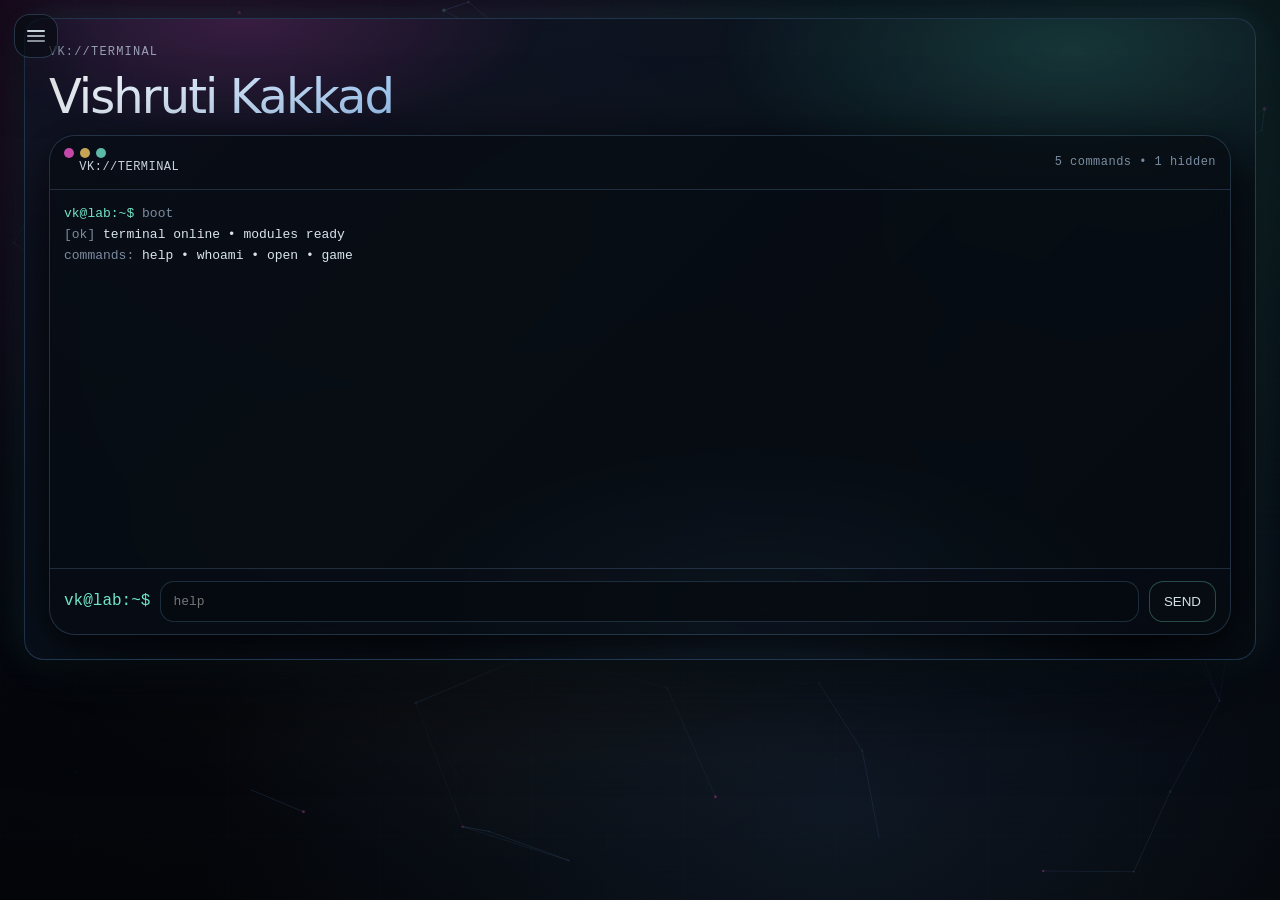
==== index.html @ 9af973f0 "Add files via upload" ====
<!doctype html>
<html lang="en">
<head>
  <meta charset="utf-8" />
  <meta name="viewport" content="width=device-width, initial-scale=1" />
  <title>Vishruti Kakkad - Terminal-First Security Lab</title>
  <meta name="theme-color" content="#050912" />
  <meta name="color-scheme" content="dark" />
  <link rel="stylesheet" href="assets/style.css" />
</head>
<body>
<a class="skip" href="#content">Skip to content</a>
<canvas id="fx" aria-hidden="true"></canvas>
<div class="overlay" aria-hidden="true"></div>

<div class="sidemenu" aria-label="Side menu">
  <div class="burger" role="button" aria-label="Open menu" tabindex="0">
    <div class="lines" aria-hidden="true"><span></span><span></span><span></span></div>
  </div>
</div>

<div class="navdrawer" aria-hidden="true">
  <div class="backdrop"></div>
  <div class="panel" role="dialog" aria-label="Navigation">
    <div class="head">
      <b>VK://NAV</b>
      <div class="x">CLOSE</div>
    </div>
    <div class="links">

      <a class="navitem" href="index.html"><div class="left">Terminal</div><div class="tag">HOME</div></a>
      <a class="navitem" href="projects.html"><div class="left">Projects</div><div class="tag">PROJECTS</div></a>
      <a class="navitem" href="publications.html"><div class="left">Research Vault</div><div class="tag">RESEARCH</div></a>
      <a class="navitem" href="research.html"><div class="left">Skills Vault</div><div class="tag">SKILLS</div></a>
      <a class="navitem" href="education.html"><div class="left">Education</div><div class="tag">EDU</div></a>
      <a class="navitem" href="about.html"><div class="left">About</div><div class="tag">ABOUT</div></a>

</div>
  </div>
</div>
<main id="content" class="wrap">

<div class="panelcard">
  <div class="inner">
    <div class="kicker">VK://TERMINAL</div>
    <h1>Vishruti Kakkad</h1>

    <div class="term">
      <div class="tbar">
        <span><span class="dots"><span class="dot r"></span><span class="dot y"></span><span class="dot g"></span></span> &nbsp; VK://TERMINAL</span>
        <span class="dim">5 commands • 1 hidden</span>
      </div>
      <div class="screen" id="screen" role="log" aria-live="polite"></div>
      <div class="inputrow">
        <span class="prompt">vk@lab:~$</span>
        <input id="cmd" autocomplete="off" spellcheck="false" inputmode="text" placeholder="help" />
        <button class="send" id="send" type="button">SEND</button>
      </div>
    </div>
  </div>
</div>

</main>

<script src="assets/data.js"></script>
<script src="assets/app.js"></script>
<script src="assets/terminal.js"></script>
</body>
</html>
---- assets/style.css ----
:root{
  --bg:#02030a;
  --bg2:#050812;
  --panel: rgba(8, 14, 24, .68);
  --panel2: rgba(10, 18, 30, .85);
  --line: rgba(255,255,255,.12);
  --text: rgba(240, 250, 255, .96);
  --muted: rgba(205,218,240,.75);
  --blue: #6eb4ff;
  --mint: #5ef5d0;
  --pink: #ff4dd6;
  --amber: #ffd047;
  --radius: 20px;
  --shadow: 0 28px 90px rgba(0,0,0,.65), 0 8px 24px rgba(0,0,0,.40);
  --glow: 0 0 60px rgba(110, 180, 255, .15), 0 0 30px rgba(94, 245, 208, .10);
  --mono: ui-monospace, SFMono-Regular, Menlo, Monaco, Consolas, "Liberation Mono", "Courier New", monospace;
  --sans: system-ui, -apple-system, Segoe UI, Roboto, Helvetica, Arial, "Apple Color Emoji","Segoe UI Emoji";
}
*{ box-sizing:border-box; }
html{ scroll-behavior:smooth; }
body{
  margin:0;
  line-height: 1.6;
  font-family: var(--sans);
  color: var(--text);
  background: 
    radial-gradient(1100px 700px at 15% 8%, rgba(255,77,214,.14), transparent 60%),
    radial-gradient(1200px 800px at 90% 15%, rgba(94,245,208,.13), transparent 65%),
    radial-gradient(1000px 700px at 65% 90%, rgba(110,180,255,.12), transparent 64%),
    radial-gradient(800px 600px at 40% 50%, rgba(255,208,71,.08), transparent 70%),
    linear-gradient(180deg, var(--bg), var(--bg2) 60%, #030509);
  background-attachment: fixed;
  overflow-x:hidden;
}
a{ color: var(--blue); text-decoration:none; }
a:hover{ text-decoration:underline; }
::selection{ background: rgba(122,184,255,.25); }

canvas#fx{ position:fixed; inset:0; width:100%; height:100%; z-index:0; opacity:.92; }
.overlay{
  position:fixed; inset:0; z-index:1; pointer-events:none;
  background:
    radial-gradient(1200px 900px at 50% 10%, rgba(0,0,0,.00), rgba(0,0,0,.50)),
    repeating-linear-gradient(to bottom,
      rgba(255,255,255,.03) 0px,
      rgba(255,255,255,.03) 1px,
      rgba(0,0,0,0) 2px,
      rgba(0,0,0,0) 7px);
  mix-blend-mode: overlay;
  opacity:.34;
}

.wrap{ max-width: 1400px; margin:0 auto; padding: 18px 24px 100px; position:relative; z-index:2; }

.skip{ position:absolute; left:-999px; top:auto; width:1px; height:1px; overflow:hidden; }
.skip:focus{
  left:16px; top:16px; width:auto; height:auto; padding:10px 12px;
  border:1px solid var(--line); border-radius: 12px; background: rgba(6,10,16,.92);
  z-index: 9999;
}

/* Side menu */
.sidemenu{
  position:fixed;
  left: 14px;
  top: 14px;
  z-index: 40;
  display:flex;
  flex-direction:column;
  gap:10px;
  align-items:flex-start;
}
.burger{
  width: 44px; height: 44px;
  border-radius: 16px;
  border: 1px solid rgba(140,200,255,.22);
  background: rgba(6,10,16,.70);
  box-shadow: 0 18px 55px rgba(0,0,0,.55);
  display:grid;
  place-items:center;
  cursor:pointer;
  user-select:none;
}
.burger:hover{ border-color: rgba(122,184,255,.45); }
.burger .lines{
  width: 18px; height: 12px; position:relative;
}
.burger .lines span{
  position:absolute; left:0; right:0; height:2px;
  background: rgba(235,246,255,.85);
  border-radius: 999px;
}
.burger .lines span:nth-child(1){ top:0; }
.burger .lines span:nth-child(2){ top:5px; opacity:.8; }
.burger .lines span:nth-child(3){ top:10px; opacity:.65; }

.navdrawer{
  position:fixed;
  inset:0;
  z-index: 60;
  display:none;
}
.navdrawer.open{ display:block; }
.navdrawer .backdrop{
  position:absolute; inset:0;
  z-index:0;
  background: rgba(0,0,0,.55);
  backdrop-filter: blur(10px);
}
.navdrawer .panel{
  position:absolute;
  z-index:1;
  left: 14px; top: 14px; bottom: 14px;
  width: min(380px, calc(100% - 28px));
  border-radius: 24px;
  border: 1px solid rgba(140,200,255,.22);
  background: rgba(6,10,16,.80);
  box-shadow: 0 26px 90px rgba(0,0,0,.65);
  overflow:hidden;
}
.navdrawer .head{
  padding: 14px 14px;
  border-bottom: 1px solid rgba(140,200,255,.18);
  display:flex;
  align-items:center;
  justify-content:space-between;
  gap:12px;
}
.navdrawer .head b{
  font-family: var(--mono);
  letter-spacing:.10em;
  font-size: 12px;
  color: rgba(235,246,255,.92);
}
.x{
  border: 1px solid rgba(140,200,255,.18);
  background: rgba(10,16,24,.35);
  border-radius: 14px;
  padding: 8px 10px;
  cursor:pointer;
  color: rgba(235,246,255,.85);
  user-select:none;
}
.navdrawer .links{
  padding: 10px 14px 14px;
  display:flex;
  flex-direction:column;
  gap: 10px;
}
.navitem{
  border-radius: 18px;
  border: 1px solid rgba(140,200,255,.16);
  background: rgba(10,16,24,.40);
  padding: 12px 12px;
  display:flex;
  align-items:center;
  justify-content:space-between;
  gap: 10px;
  transition: transform .15s ease, border-color .15s ease, background .15s ease;
}
.navitem:hover{
  transform: translateY(-1px);
  border-color: rgba(122,184,255,.40);
  background: rgba(10,16,24,.60);
  text-decoration:none;
}
.navitem .left{ display:flex; flex-direction:column; gap:4px; }
.navitem .left b{ font-size: 13px; letter-spacing:.02em; }
.navitem .left span{ font-size: 12px; color: var(--muted); }
.navitem .tag{
  font-family: var(--mono);
  font-size: 11px;
  color: rgba(235,246,255,.75);
  opacity:.9;
}

/* Sections / Apple-ish scroll */
.snap{
  scroll-snap-type: y mandatory;
}
.snap section{
  scroll-snap-align: start;
  min-height: 100vh;
  display:flex;
  align-items:center;
}
@media (max-width: 700px){
  .snap section{ min-height: auto; padding: 36px 0; }
}

.panelcard{
  border-radius: var(--radius);
  border: 1px solid rgba(110,180,255,.22);
  background: 
    linear-gradient(135deg, rgba(15,25,40,.75), rgba(8,14,22,.85));
  backdrop-filter: blur(20px);
  box-shadow: var(--shadow), var(--glow);
  overflow:hidden;
  position:relative;
}
.panelcard::before{
  content:"";
  position:absolute; inset:-1px;
  background:
    radial-gradient(450px 180px at 18% 0%, rgba(255,77,214,.24), transparent 68%),
    radial-gradient(500px 220px at 85% 5%, rgba(94,245,208,.22), transparent 72%),
    radial-gradient(480px 220px at 60% 92%, rgba(110,180,255,.20), transparent 75%);
  opacity:.70;
  pointer-events:none;
  animation: subtleGlow 8s ease-in-out infinite alternate;
}
@keyframes subtleGlow {
  0% { opacity: .70; }
  100% { opacity: .85; }
}
.panelcard > .inner{ position:relative; padding: 24px; }

.hudtop{
  position:fixed;
  top: 14px;
  right: 14px;
  z-index: 35;
  display:flex;
  gap:10px;
  flex-wrap:wrap;
  justify-content:flex-end;
}
.pill{
  padding: 10px 12px;
  border-radius: 999px;
  border: 1px solid rgba(140,200,255,.18);
  background: rgba(10,16,24,.40);
  font-size: 12px;
  color: rgba(235,246,255,.90);
  font-family: var(--mono);
  letter-spacing:.04em;
  user-select:none;
  transition: transform .15s ease, border-color .15s ease, background .15s ease;
}
.pill:hover{ transform: translateY(-1px); border-color: rgba(122,184,255,.40); background: rgba(10,16,24,.60); text-decoration:none; }
.pill.mint{ border-color: rgba(119,240,209,.28); }
.pill.pink{ border-color: rgba(255,91,214,.25); }

h1{ 
  margin:0; 
  font-size: 48px; 
  letter-spacing:-0.04em; 
  line-height:1.02; 
  margin-top:10px;
  background: linear-gradient(135deg, rgba(255,255,255,.98), rgba(110,180,255,.92), rgba(94,245,208,.88));
  -webkit-background-clip: text;
  -webkit-text-fill-color: transparent;
  background-clip: text;
}
h2{ 
  margin:0; 
  font-size: 20px; 
  letter-spacing:-0.01em;
  color: rgba(240,250,255,.94);
  position: relative;
  padding-bottom: 8px;
}
h2::after {
  content: '';
  position: absolute;
  bottom: 0;
  left: 0;
  width: 40px;
  height: 2px;
  background: linear-gradient(90deg, var(--blue), var(--mint));
  border-radius: 2px;
}
.sub{ margin-top: 10px; color: var(--muted); font-size: 15px; max-width: 70ch; }
.kicker{ font-family: var(--mono); font-size: 12px; letter-spacing: 0.1em; color: rgba(200,214,235,.72); text-transform: uppercase; }
.h2{ margin:0; font-size: 16px; letter-spacing:-0.01em; line-height: 1.4; }
.section{ margin-top: 32px; position: relative; }
.pad{ padding: 14px; }
.bullets{ margin: 10px 0 0; padding-left: 18px; color: rgba(235,246,255,.90); }

.grid2{ display:grid; grid-template-columns: 1.3fr 1fr; gap: 14px; align-items: start; margin-top:12px; }
@media (max-width: 980px){ .grid2{ grid-template-columns: 1fr; } }

.chips{ display:flex; flex-wrap:wrap; gap: 10px; margin-top: 16px; }
.chip{
  font-family: var(--mono);
  font-size: 12px;
  padding: 8px 14px;
  border-radius: 999px;
  border: 1px solid rgba(140,200,255,.18);
  background: rgba(8,14,22,.40);
  color: rgba(235,246,255,.85);
}
.chip a{
  color: rgba(110,180,255,.92);
  text-decoration: none;
  transition: color .2s ease;
}
.chip a:hover{
  color: rgba(94,245,208,.95);
  text-decoration: underline;
}
.chip i{ font-style:normal; color: var(--muted); }
.row{ display:flex; align-items:center; gap:10px; flex-wrap:wrap; margin-top:14px; }
.input{
  flex: 1;
  min-width: 260px;
  padding: 12px 14px;
  border-radius: 14px;
  border: 1px solid rgba(140,200,255,.18);
  background: rgba(6,10,16,.60);
  color: rgba(235,246,255,.92);
  outline:none;
  font-family: var(--sans);
  font-size: 14px;
}
.input:focus{ border-color: rgba(122,184,255,.45); box-shadow: 0 0 0 4px rgba(122,184,255,.10); }

.term{
  margin-top: 14px;
  width:100%;
  border-radius: 26px;
  border: 1px solid rgba(140,200,255,.20);
  background: rgba(6,10,16,.62);
  overflow:hidden;
  box-shadow: var(--shadow);
}
.term .tbar{
  display:flex; align-items:center; justify-content:space-between;
  padding: 12px 14px;
  border-bottom: 1px solid rgba(140,200,255,.18);
  background: rgba(10,16,24,.35);
  font-family: var(--mono);
  font-size: 12px;
  letter-spacing:.04em;
  color: rgba(235,246,255,.85);
}
.dots{ display:flex; gap:6px; align-items:center; }
.dot{ width:10px; height:10px; border-radius:999px; opacity:.9; }
.dot.r{ background: rgba(255,91,214,.85); }
.dot.y{ background: rgba(255,211,106,.85); }
.dot.g{ background: rgba(119,240,209,.85); }
.term .screen{
  padding: 14px;
  font-family: var(--mono);
  font-size: 13px;
  line-height: 1.6;
  color: rgba(235,246,255,.92);
  min-height: 42vh;
}
.term .inputrow{
  display:flex; align-items:center; gap: 10px;
  padding: 12px 14px;
  border-top: 1px solid rgba(140,200,255,.18);
  background: rgba(10,16,24,.30);
  font-family: var(--mono);
}
.prompt{ color: rgba(119,240,209,.95); }
.dim{ color: rgba(200,225,255,.60); }
#cmd{
  flex:1;
  padding: 12px 12px;
  border-radius: 14px;
  border: 1px solid rgba(140,200,255,.18);
  background: rgba(6,10,16,.60);
  color: rgba(235,246,255,.92);
  outline:none;
  font-family: var(--mono);
  font-size: 13px;
}
#cmd:focus{ border-color: rgba(122,184,255,.45); box-shadow: 0 0 0 4px rgba(122,184,255,.10); }
.send{
  padding: 12px 14px;
  border-radius: 14px;
  border: 1px solid rgba(119,240,209,.28);
  background: rgba(10,16,24,.40);
  color: rgba(235,246,255,.90);
  cursor:pointer;
  user-select:none;
}
.send:hover{ border-color: rgba(119,240,209,.45); }

/* Field sections */
.field{
  display:grid;
  grid-template-columns: 1fr 1.05fr;
  gap: 14px;
  align-items: stretch;
}
@media (max-width: 980px){ .field{ grid-template-columns: 1fr; } }
.visual{
  border-radius: 24px;
  border: 1px solid rgba(140,200,255,.16);
  background: rgba(10,16,24,.38);
  padding: 14px;
  overflow:hidden;
  margin-top: 12px;
}
.visual-img{ width:100%; height:320px; object-fit:cover; border-radius:22px; display:block; }
.cards{
  display:grid;
  grid-template-columns: repeat(2, 1fr);
  gap: 10px;
  margin-top: 12px;
}
@media (max-width: 640px){ .cards{ grid-template-columns: 1fr; } }
.card{
  border-radius: 18px;
  border: 1px solid rgba(110,180,255,.16);
  background: linear-gradient(135deg, rgba(12,20,35,.50), rgba(8,14,22,.65));
  backdrop-filter: blur(10px);
  padding: 18px;
  padding-right: 42px;
  position:relative;
  overflow:hidden;
  transition: all .25s cubic-bezier(0.4, 0, 0.2, 1);
  cursor: pointer;
  display: block;
  box-shadow: 0 4px 16px rgba(0,0,0,.30);
}
.card::before {
  content: '';
  position: absolute;
  inset: 0;
  background: linear-gradient(135deg, rgba(110,180,255,.08), rgba(94,245,208,.06));
  opacity: 0;
  transition: opacity .25s ease;
  pointer-events: none;
}
.card:hover{ 
  transform: translateY(-3px); 
  border-color: rgba(110,180,255,.45);
  box-shadow: 0 12px 32px rgba(0,0,0,.45), 0 0 40px rgba(110,180,255,.12);
}
.card:hover::before { opacity: 1; }
.card-title{ 
  font-size: 15px; 
  letter-spacing: 0; 
  line-height: 1.3; 
  color: rgba(235,246,255,.95); 
  display: block;
  margin-bottom: 0;
}
.card h3{
  font-size: 15px; 
  letter-spacing: 0; 
  line-height: 1.3; 
  color: rgba(235,246,255,.95); 
  margin: 0;
}
.card-meta{ 
  font-family: var(--mono); 
  font-size: 11px; 
  color: rgba(119,240,209,.75); 
  letter-spacing: 0.02em; 
  display: block;
  margin-top: 6px;
  margin-bottom: 0;
}
.card-subtitle{ 
  font-size: 13px; 
  color: var(--muted); 
  line-height: 1.4; 
  display: block;
  margin-top: 8px;
}

/* Category-specific colors */
.card-title {
  color: #ffffff;
}

.card[data-category="professional"] .card-subtitle {
  color: #a855f7;
}

.card[data-category="academic"] .card-subtitle {
  color: #4499ff;
}
.card-arrow{ position: absolute; top: 16px; right: 16px; font-size: 18px; color: rgba(140,200,255,.35); transition: transform .15s ease, color .15s ease; }
.card:hover .card-arrow{ transform: translateX(3px); color: rgba(122,184,255,.65); }
/* Remove old card styles */
.kpis{ display:flex; gap: 10px; flex-wrap:wrap; margin-top: 12px; }
.kpi{
  border-radius: 18px;
  border: 1px solid rgba(140,200,255,.16);
  background: rgba(8,14,22,.40);
  padding: 12px 12px;
  min-width: 190px;
}
.kpi b{ font-family: var(--mono); font-size: 14px; letter-spacing:.03em; }
.kpi span{ display:block; margin-top: 6px; color: var(--muted); font-size: 12px; }

footer{
  margin-top: 24px;
  color: var(--muted);
  font-size: 13px;
  display:flex;
  justify-content:space-between;
  gap:12px;
  flex-wrap:wrap;
}


/* Modal (project details) */
.modal{
  position:fixed;
  inset:0;
  z-index: 80;
  display:none;
  align-items:center;
  justify-content:center;
}
.modal.open{ display:flex; }
.modal .backdrop{
  position:absolute; inset:0;
  z-index:0;
  background: rgba(0,0,0,.55);
  backdrop-filter: blur(10px);
}
.modal .panel{
  position:relative;
  z-index:1;
  left:auto; top:auto; bottom:auto;
  width:min(1400px, calc(100% - 28px));
  max-width: 1400px;
  border-radius: 24px;
  border: 1px solid rgba(140,200,255,.22);
  background: rgba(6,10,16,.85);
  box-shadow: 0 26px 90px rgba(0,0,0,.70);
  overflow:hidden;
}
.modal .head{
  padding: 18px 20px;
  border-bottom: 1px solid rgba(140,200,255,.18);
  display:flex;
  align-items:flex-start;
  justify-content:space-between;
  gap:20px;
}
.modal .head > div:first-child{
  flex: 1;
  min-width: 0;
  overflow: hidden;
}
.modal .head .dim{
  margin-top: 6px;
  font-family: var(--mono);
  font-size: 11px;
  white-space: nowrap;
  overflow: hidden;
  text-overflow: ellipsis;
}
.modal .body{
  padding: 20px 20px 20px;
  max-width: 760px;
}
.modal-content{
  max-width: 100%;
}
.modal h3{
  margin: 20px 0 10px 0;
  font-size: 14px;
  letter-spacing: 0.01em;
}
.modal h3:first-child{
  margin-top: 0;
}
.modal p{
  margin: 10px 0 0;
  color: var(--muted);
  font-size: 13px;
  line-height: 1.55;
}
.modal ul{
  margin: 10px 0 0;
  padding-left: 18px;
}
.modal li{
  margin: 6px 0;
  font-size: 13px;
}
.card-grid{ display:grid; gap:12px; }
@media (max-width: 900px){
  .modal .body{ padding: 14px; }
}

.visual img{ display:block; width:100%; height:auto; }

/* v8 readability + simple lists */
.search{ width:100%; padding:14px 14px; border-radius: 16px; border:1px solid rgba(255,255,255,.12);
  background: rgba(10,14,22,.65); color: var(--ink); outline:none; font-size: 14px;}
.search:focus{ border-color: rgba(10,132,255,.55); box-shadow: 0 0 0 4px rgba(10,132,255,.20); }
.chiprow{ display:flex; flex-wrap:wrap; gap:10px; margin-top: 12px;}
.chipbtn{ padding:10px 12px; border-radius: 999px; border:1px solid rgba(255,255,255,.12);
  background: rgba(255,255,255,.04); color: rgba(240,245,255,.90); cursor:pointer; letter-spacing:.01em;}
.chipbtn:hover{ background: rgba(255,255,255,.07); border-color: rgba(255,255,255,.18); }
.chipbtn.on{ background: rgba(10,132,255,.16); border-color: rgba(10,132,255,.35); }
.plist{ display:grid; grid-template-columns: 1fr; gap:12px; margin-top: 14px; }
.pitem{ width:100%; text-align:left; border-radius: 18px; border:1px solid rgba(255,255,255,.10);
  background: rgba(255,255,255,.04); padding: 14px 14px; cursor:pointer; transition: transform .12s ease, background .12s ease, border-color .12s ease;}
.pitem:hover{ transform: translateY(-1px); background: rgba(255,255,255,.06); border-color: rgba(255,255,255,.16); }
.ptop{ display:flex; align-items:baseline; justify-content:space-between; gap: 10px; }
.ptitle{ font-size: 15px; letter-spacing:-0.01em; }
.pmeta{ font-family: var(--mono); font-size: 12px; color: rgba(200,214,235,.68); }
.psub{ 
  margin-top:8px; 
  color: rgba(119,240,209,.75); 
  font-family: var(--mono);
  font-size: 12px; 
  letter-spacing: 0.02em;
  line-height: 1.5; 
}
.bullets li{ margin: 8px 0; color: rgba(235,246,255,.90); line-height: 1.55; }
.xbtn{ border-radius: 999px; border:1px solid rgba(255,255,255,.16); background: rgba(255,255,255,.06);
  color: rgba(240,245,255,.92); padding: 10px 12px; cursor:pointer;}
.xbtn:hover{ background: rgba(255,255,255,.09); }

/* v9: terminal-only home */
.termwrap{margin-top:10px}
.terminal{width:100%}
.screen{min-height:58vh; max-height:62vh; overflow:auto}
.cmd{flex:1; padding:12px 12px; border-radius:14px; border:1px solid rgba(255,255,255,.12);
  background: rgba(10,14,22,.65); color: var(--ink); outline:none; font-family: var(--mono); font-size: 13px;}
.cmd:focus{border-color: rgba(10,132,255,.55); box-shadow: 0 0 0 4px rgba(10,132,255,.20);}

/* v10: skill chip color coding */
.chip-blue{
  border-color: rgba(10,132,255,.38) !important;
  background: rgba(10,132,255,.16) !important;
  color: rgba(225,238,255,.95) !important;
}
.chip-red{
  border-color: rgba(255,69,58,.36) !important;
  background: rgba(255,69,58,.14) !important;
  color: rgba(255,232,232,.95) !important;
}
.chip-purple{
  border-color: rgba(175,82,222,.34) !important;
  background: rgba(175,82,222,.14) !important;
  color: rgba(248,236,255,.95) !important;
}

/* v14 weight normalize: no bold anywhere */
html, body { font-weight: 400; }
b, strong { font-weight: 400 !important; }
h1, h2, h3, h4, h5, h6 { font-weight: 400 !important; }
.kicker, .tag, .ptitle, .h2, .left { font-weight: 400 !important; }

/* v17: force normal weight everywhere (no bold) */
*{ font-weight: 400 !important; }
b,strong,h1,h2,h3,h4,h5,h6{ font-weight: 400 !important; }

/* skill-chip color coding */
.chip.blue{ border-color: rgba(80,160,255,.55); box-shadow: 0 0 0 1px rgba(80,160,255,.18) inset; }
.chip.red{ border-color: rgba(255,90,90,.55); box-shadow: 0 0 0 1px rgba(255,90,90,.16) inset; }
.chip.purple{ border-color: rgba(180,110,255,.55); box-shadow: 0 0 0 1px rgba(180,110,255,.16) inset; }

/* Skills grid layout */
.skills-grid{ display: grid; grid-template-columns: repeat(2, 1fr); gap: 32px 40px; margin-top: 28px; }
@media (max-width: 900px){ .skills-grid{ grid-template-columns: 1fr; gap: 28px; } }
.skills-grid .section{ margin-top: 0; }
.skills-grid h2{ margin-bottom: 14px; }

/* Profile header layout */
.profile-header{
  display: flex;
  gap: 40px;
  align-items: flex-start;
  margin: 32px 0 40px;
}
.profile-left{
  flex-shrink: 0;
}
.profile-photo{
  width: 240px;
  height: 240px;
  border-radius: var(--radius);
  object-fit: cover;
  border: 2px solid rgba(140,200,255,.30);
  box-shadow: var(--shadow), 0 0 0 1px rgba(110,180,255,.15) inset;
  display: block;
}
.profile-right{
  flex: 1;
  min-width: 0;
}

/* Contact info */
.contact-info{
  display: flex;
  flex-direction: column;
  gap: 16px;
}
.contact-item{
  display: flex;
  align-items: center;
  gap: 12px;
  font-size: 15px;
  color: var(--muted);
}
.contact-item .icon{
  width: 20px;
  height: 20px;
  flex-shrink: 0;
  color: var(--blue);
}
.contact-item a{
  color: var(--text);
  transition: color 0.2s;
}
.contact-item a:hover{
  color: var(--blue);
  text-decoration: none;
}

/* Social links */
.social-links{
  display: flex;
  flex-wrap: wrap;
  gap: 12px;
  margin-top: 16px;
}
.social-link{
  display: flex;
  align-items: center;
  gap: 8px;
  padding: 10px 16px;
  border-radius: 12px;
  border: 1px solid rgba(140,200,255,.22);
  background: rgba(6,10,16,.50);
  color: var(--text);
  font-size: 14px;
  transition: all 0.2s;
  text-decoration: none;
}
.social-link:hover{
  border-color: var(--blue);
  background: rgba(110,180,255,.10);
  transform: translateY(-2px);
  box-shadow: 0 8px 24px rgba(110,180,255,.20);
  text-decoration: none;
  color: var(--blue);
}
.social-icon{
  width: 18px;
  height: 18px;
  flex-shrink: 0;
}
.social-label{
  font-weight: 500;
}

@media (max-width: 768px){
  .profile-header{
    flex-direction: column;
    align-items: center;
    gap: 28px;
  }
  .profile-photo{
    width: 200px;
    height: 200px;
  }
  .contact-info{
    align-items: center;
    text-align: center;
  }
  .social-links{
    justify-content: center;
  }
}
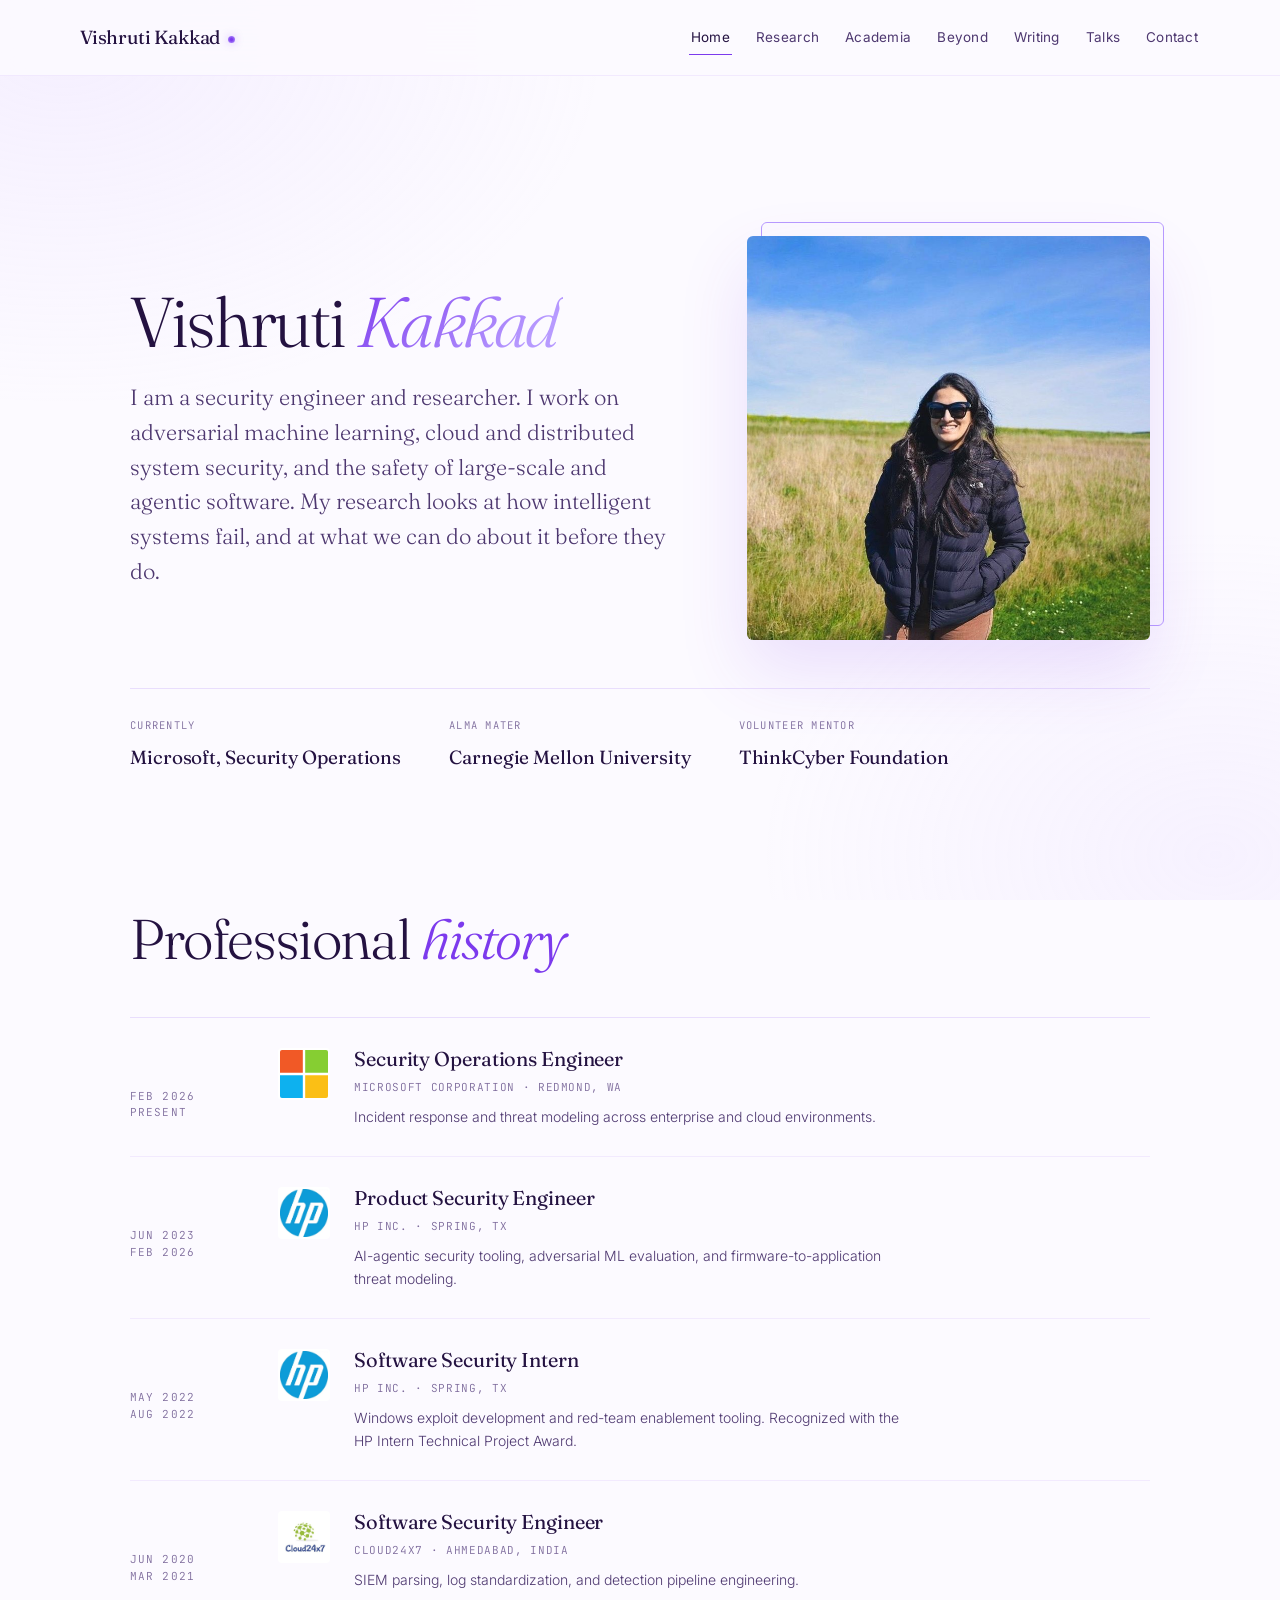
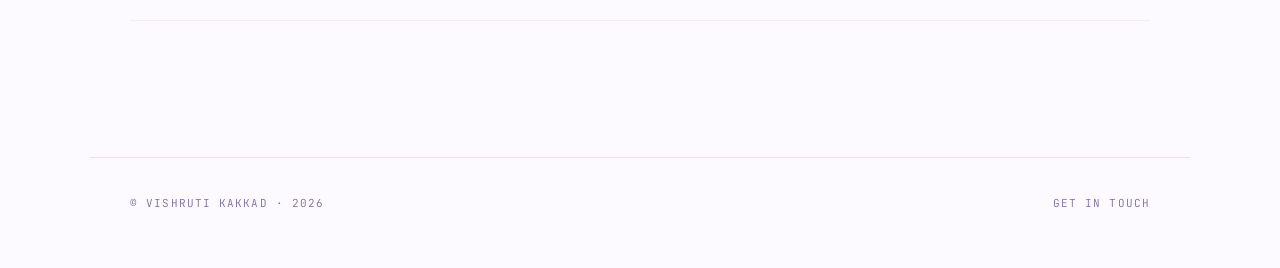
==== commit ccef3ddd: "Add files via upload" ====
--- a/index.html
+++ b/index.html
@@ -3,67 +3,137 @@
 <head>
   <meta charset="utf-8" />
   <meta name="viewport" content="width=device-width, initial-scale=1" />
-  <title>Vishruti Kakkad - Terminal-First Security Lab</title>
-  <meta name="theme-color" content="#050912" />
-  <meta name="color-scheme" content="dark" />
+  <title>Vishruti Kakkad</title>
+  <meta name="description" content="Security engineer and researcher working on AI/ML security, cryptography, and the places they meet." />
+  <meta name="theme-color" content="#fcfaff" />
   <link rel="stylesheet" href="assets/style.css" />
 </head>
-<body>
-<a class="skip" href="#content">Skip to content</a>
-<canvas id="fx" aria-hidden="true"></canvas>
-<div class="overlay" aria-hidden="true"></div>
+<body class="page-clean">
 
-<div class="sidemenu" aria-label="Side menu">
-  <div class="burger" role="button" aria-label="Open menu" tabindex="0">
-    <div class="lines" aria-hidden="true"><span></span><span></span><span></span></div>
+<header class="site-header">
+  <div class="header-inner">
+    <a class="brand" href="index.html">
+      Vishruti Kakkad<span class="blossom" aria-hidden="true"></span>
+    </a>
+    <button class="menu-toggle" id="menuToggle" aria-label="Toggle menu">Menu</button>
+    <nav class="nav-main" id="navMain">
+      <a href="index.html" class="active">Home</a>
+      <a href="work.html">Research</a>
+      <a href="academia.html">Academia</a>
+      <a href="beyond.html">Beyond</a>
+      <a href="ideas.html">Writing</a>
+      <a href="presence.html">Talks</a>
+      <a href="contact.html">Contact</a>
+    </nav>
   </div>
-</div>
+</header>
 
-<div class="navdrawer" aria-hidden="true">
-  <div class="backdrop"></div>
-  <div class="panel" role="dialog" aria-label="Navigation">
-    <div class="head">
-      <b>VK://NAV</b>
-      <div class="x">CLOSE</div>
-    </div>
-    <div class="links">
+<main>
 
-      <a class="navitem" href="index.html"><div class="left">Terminal</div><div class="tag">HOME</div></a>
-      <a class="navitem" href="projects.html"><div class="left">Projects</div><div class="tag">PROJECTS</div></a>
-      <a class="navitem" href="publications.html"><div class="left">Research Vault</div><div class="tag">RESEARCH</div></a>
-      <a class="navitem" href="research.html"><div class="left">Skills Vault</div><div class="tag">SKILLS</div></a>
-      <a class="navitem" href="education.html"><div class="left">Education</div><div class="tag">EDU</div></a>
-      <a class="navitem" href="about.html"><div class="left">About</div><div class="tag">ABOUT</div></a>
+  <section class="hero-pad">
+    <div class="hero-split">
+      <div class="hero-text">
 
-</div>
-  </div>
-</div>
-<main id="content" class="wrap">
+        <h1 class="display">
+          Vishruti <em>Kakkad</em>
+        </h1>
 
-<div class="panelcard">
-  <div class="inner">
-    <div class="kicker">VK://TERMINAL</div>
-    <h1>Vishruti Kakkad</h1>
+        <p class="lede">
+          I am a security engineer and researcher. I work on adversarial machine learning, cloud and distributed system security, and the safety of large-scale and agentic software. My research looks at how intelligent systems fail, and at what we can do about it before they do.
+        </p>
+      </div>
 
-    <div class="term">
-      <div class="tbar">
-        <span><span class="dots"><span class="dot r"></span><span class="dot y"></span><span class="dot g"></span></span> &nbsp; VK://TERMINAL</span>
-        <span class="dim">5 commands • 1 hidden</span>
-      </div>
-      <div class="screen" id="screen" role="log" aria-live="polite"></div>
-      <div class="inputrow">
-        <span class="prompt">vk@lab:~$</span>
-        <input id="cmd" autocomplete="off" spellcheck="false" inputmode="text" placeholder="help" />
-        <button class="send" id="send" type="button">SEND</button>
+      <div class="hero-photo">
+        <img src="assets/portrait.jpg" alt="Vishruti Kakkad" />
       </div>
     </div>
-  </div>
-</div>
+
+    <div class="hero-meta">
+      <div>Currently<b>Microsoft, Security Operations</b></div>
+      <div>Alma mater<b>Carnegie Mellon University</b></div>
+      <div>Volunteer mentor<b>ThinkCyber Foundation</b></div>
+    </div>
+  </section>
+
+  <section style="margin-top: 96px;">
+    <h2 class="display">Professional <em>history</em></h2>
+
+    <ul class="events" style="margin-top: 48px;">
+
+      <li class="event">
+        <div class="edate">Feb 2026<br>Present</div>
+        <div class="ebody">
+          <div class="eorg">
+            <img class="eorg-logo" src="assets/logos/microsoft.svg" alt="Microsoft" onerror="this.style.display='none'" />
+            <div class="eorg-content">
+              <h3>Security Operations Engineer</h3>
+              <div class="evenue">Microsoft Corporation &middot; Redmond, WA</div>
+              <div class="enote">
+            Incident response and threat modeling across enterprise and cloud environments.
+          </div>
+            </div>
+          </div>
+        </div>
+      </li>
+
+      <li class="event">
+        <div class="edate">Jun 2023<br>Feb 2026</div>
+        <div class="ebody">
+          <div class="eorg">
+            <img class="eorg-logo" src="assets/logos/hp.webp" alt="HP Inc." onerror="this.style.display='none'" />
+            <div class="eorg-content">
+              <h3>Product Security Engineer</h3>
+              <div class="evenue">HP Inc. &middot; Spring, TX</div>
+              <div class="enote">
+            AI-agentic security tooling, adversarial ML evaluation, and firmware-to-application threat modeling.
+          </div>
+            </div>
+          </div>
+        </div>
+      </li>
+
+      <li class="event">
+        <div class="edate">May 2022<br>Aug 2022</div>
+        <div class="ebody">
+          <div class="eorg">
+            <img class="eorg-logo" src="assets/logos/hp.webp" alt="HP Inc." onerror="this.style.display='none'" />
+            <div class="eorg-content">
+              <h3>Software Security Intern</h3>
+              <div class="evenue">HP Inc. &middot; Spring, TX</div>
+              <div class="enote">
+            Windows exploit development and red-team enablement tooling. Recognized with the HP Intern Technical Project Award.
+          </div>
+            </div>
+          </div>
+        </div>
+      </li>
+
+      <li class="event">
+        <div class="edate">Jun 2020<br>Mar 2021</div>
+        <div class="ebody">
+          <div class="eorg">
+            <img class="eorg-logo" src="assets/logos/cloud24x7.png" alt="Cloud24x7" onerror="this.style.display='none'" />
+            <div class="eorg-content">
+              <h3>Software Security Engineer</h3>
+              <div class="evenue">Cloud24x7 &middot; Ahmedabad, India</div>
+              <div class="enote">
+                SIEM parsing, log standardization, and detection pipeline engineering.
+              </div>
+            </div>
+          </div>
+        </div>
+      </li>
+
+    </ul>
+  </section>
 
 </main>
 
-<script src="assets/data.js"></script>
+<footer class="site-footer">
+  <div>&copy; Vishruti Kakkad &middot; 2026</div>
+  <div><a href="contact.html">Get in touch</a></div>
+</footer>
+
 <script src="assets/app.js"></script>
-<script src="assets/terminal.js"></script>
 </body>
 </html>
--- a/assets/style.css
+++ b/assets/style.css
@@ -1,770 +1,1074 @@
+/* ============================================================
+   VK Site. White-dominant with lavender accents and selective
+   purple emphasis. 50% white, 40% lavender, 10% purple.
+   Tulips only appear on non-work pages (handled in HTML).
+   No em dashes anywhere.
+   ============================================================ */
+
+@import url('https://fonts.googleapis.com/css2?family=Inter:wght@300;400;500;600&family=Fraunces:ital,opsz,wght@0,9..144,300;0,9..144,400;0,9..144,500;1,9..144,300;1,9..144,400;1,9..144,500&family=JetBrains+Mono:wght@400;500&display=swap');
+
 :root{
-  --bg:#02030a;
-  --bg2:#050812;
-  --panel: rgba(8, 14, 24, .68);
-  --panel2: rgba(10, 18, 30, .85);
-  --line: rgba(255,255,255,.12);
-  --text: rgba(240, 250, 255, .96);
-  --muted: rgba(205,218,240,.75);
-  --blue: #6eb4ff;
-  --mint: #5ef5d0;
-  --pink: #ff4dd6;
-  --amber: #ffd047;
-  --radius: 20px;
-  --shadow: 0 28px 90px rgba(0,0,0,.65), 0 8px 24px rgba(0,0,0,.40);
-  --glow: 0 0 60px rgba(110, 180, 255, .15), 0 0 30px rgba(94, 245, 208, .10);
-  --mono: ui-monospace, SFMono-Regular, Menlo, Monaco, Consolas, "Liberation Mono", "Courier New", monospace;
-  --sans: system-ui, -apple-system, Segoe UI, Roboto, Helvetica, Arial, "Apple Color Emoji","Segoe UI Emoji";
-}
-*{ box-sizing:border-box; }
-html{ scroll-behavior:smooth; }
-body{
-  margin:0;
-  line-height: 1.6;
+  /* White / cream base (50%) */
+  --paper:        #fcfaff;
+  --paper-warm:   #f9f5fd;
+  --paper-deep:   #f3eef9;
+
+  /* Lavender mid-tones (40%) */
+  --lav-haze:     #f0e8ff;
+  --lav-mist:     #e4d5ff;
+  --lav-soft:     #d4bfff;
+  --lav:          #b79aff;
+
+  /* Purple accents (10%) */
+  --purple:       #7c3aed;
+  --purple-deep:  #6b21d8;
+  --violet:       #9d6dff;
+
+  /* Ink */
+  --ink:          #241241;
+  --ink-soft:     #4e3870;
+  --ink-quiet:    #7d6b9c;
+  --ink-faint:    #a396ba;
+
+  /* Rule lines */
+  --line:         rgba(124, 58, 237, 0.14);
+  --line-soft:    rgba(124, 58, 237, 0.08);
+  --line-loud:    rgba(124, 58, 237, 0.26);
+
+  --mono:    "JetBrains Mono", ui-monospace, SFMono-Regular, Menlo, Consolas, monospace;
+  --sans:    "Inter", system-ui, -apple-system, "Segoe UI", Roboto, sans-serif;
+  --display: "Fraunces", Georgia, serif;
+}
+
+*, *::before, *::after { box-sizing: border-box; }
+html { scroll-behavior: smooth; }
+
+body {
+  margin: 0;
   font-family: var(--sans);
-  color: var(--text);
-  background: 
-    radial-gradient(1100px 700px at 15% 8%, rgba(255,77,214,.14), transparent 60%),
-    radial-gradient(1200px 800px at 90% 15%, rgba(94,245,208,.13), transparent 65%),
-    radial-gradient(1000px 700px at 65% 90%, rgba(110,180,255,.12), transparent 64%),
-    radial-gradient(800px 600px at 40% 50%, rgba(255,208,71,.08), transparent 70%),
-    linear-gradient(180deg, var(--bg), var(--bg2) 60%, #030509);
-  background-attachment: fixed;
-  overflow-x:hidden;
-}
-a{ color: var(--blue); text-decoration:none; }
-a:hover{ text-decoration:underline; }
-::selection{ background: rgba(122,184,255,.25); }
-
-canvas#fx{ position:fixed; inset:0; width:100%; height:100%; z-index:0; opacity:.92; }
-.overlay{
-  position:fixed; inset:0; z-index:1; pointer-events:none;
+  font-weight: 300;
+  line-height: 1.65;
+  color: var(--ink);
+  background: var(--paper);
+  overflow-x: hidden;
+  -webkit-font-smoothing: antialiased;
+  -moz-osx-font-smoothing: grayscale;
+}
+
+a { color: var(--purple); text-decoration: none; transition: color 0.2s ease; }
+a:hover { color: var(--purple-deep); }
+::selection { background: rgba(183, 154, 255, 0.4); color: var(--ink); }
+img { max-width: 100%; height: auto; display: block; }
+
+/* -------------------- Background wash (subtle, mostly white) -------------------- */
+/* Work / Home / Seen At pages get this minimal version */
+body.page-clean::before {
+  content: "";
+  position: fixed;
+  inset: 0;
+  z-index: 0;
+  pointer-events: none;
   background:
-    radial-gradient(1200px 900px at 50% 10%, rgba(0,0,0,.00), rgba(0,0,0,.50)),
-    repeating-linear-gradient(to bottom,
-      rgba(255,255,255,.03) 0px,
-      rgba(255,255,255,.03) 1px,
-      rgba(0,0,0,0) 2px,
-      rgba(0,0,0,0) 7px);
-  mix-blend-mode: overlay;
-  opacity:.34;
-}
-
-.wrap{ max-width: 1400px; margin:0 auto; padding: 18px 24px 100px; position:relative; z-index:2; }
-
-.skip{ position:absolute; left:-999px; top:auto; width:1px; height:1px; overflow:hidden; }
-.skip:focus{
-  left:16px; top:16px; width:auto; height:auto; padding:10px 12px;
-  border:1px solid var(--line); border-radius: 12px; background: rgba(6,10,16,.92);
-  z-index: 9999;
-}
-
-/* Side menu */
-.sidemenu{
-  position:fixed;
-  left: 14px;
-  top: 14px;
-  z-index: 40;
-  display:flex;
-  flex-direction:column;
-  gap:10px;
-  align-items:flex-start;
-}
-.burger{
-  width: 44px; height: 44px;
-  border-radius: 16px;
-  border: 1px solid rgba(140,200,255,.22);
-  background: rgba(6,10,16,.70);
-  box-shadow: 0 18px 55px rgba(0,0,0,.55);
-  display:grid;
-  place-items:center;
-  cursor:pointer;
-  user-select:none;
-}
-.burger:hover{ border-color: rgba(122,184,255,.45); }
-.burger .lines{
-  width: 18px; height: 12px; position:relative;
-}
-.burger .lines span{
-  position:absolute; left:0; right:0; height:2px;
-  background: rgba(235,246,255,.85);
+    radial-gradient(900px 600px at 5% 5%, rgba(216, 196, 255, 0.18), transparent 60%),
+    radial-gradient(700px 500px at 95% 95%, rgba(216, 196, 255, 0.14), transparent 65%);
+}
+
+/* Beyond / Ideas / Contact pages get the softer airy wash with tulips */
+body.page-airy .bgwash {
+  position: fixed;
+  inset: 0;
+  z-index: 0;
+  pointer-events: none;
+  background:
+    radial-gradient(1100px 700px at 10% 8%, rgba(212, 191, 255, 0.32), transparent 58%),
+    radial-gradient(900px 700px at 90% 25%, rgba(248, 220, 236, 0.24), transparent 60%),
+    radial-gradient(800px 600px at 75% 92%, rgba(212, 191, 255, 0.26), transparent 62%);
+}
+
+/* Tulip SVG decorations, only shown on .page-airy */
+.tulip-bg {
+  position: fixed;
+  z-index: 1;
+  pointer-events: none;
+  opacity: 0.75;
+}
+.tulip-bg.left-edge {
+  left: -110px;
+  top: 80px;
+  width: 380px;
+}
+.tulip-bg.right-top {
+  right: -70px;
+  top: 40px;
+  width: 340px;
+  transform: scaleX(-1) rotate(8deg);
+}
+.tulip-bg.right-bottom {
+  right: -50px;
+  bottom: 40px;
+  width: 280px;
+  transform: rotate(-6deg);
+}
+.tulip-bg.bottom-left {
+  left: -30px;
+  bottom: 0;
+  width: 300px;
+}
+@media (max-width: 1100px) {
+  .tulip-bg.left-edge { width: 280px; left: -120px; }
+  .tulip-bg.right-top { width: 240px; right: -90px; }
+  .tulip-bg.right-bottom { width: 220px; right: -70px; }
+  .tulip-bg.bottom-left { width: 240px; left: -70px; }
+}
+@media (max-width: 720px) {
+  .tulip-bg { opacity: 0.48; }
+  .tulip-bg.left-edge, .tulip-bg.right-top,
+  .tulip-bg.right-bottom, .tulip-bg.bottom-left { width: 180px; }
+}
+
+/* -------------------- Header / nav -------------------- */
+header.site-header {
+  position: sticky;
+  top: 0;
+  z-index: 30;
+  background: rgba(252, 250, 255, 0.88);
+  backdrop-filter: blur(18px);
+  border-bottom: 1px solid var(--line-soft);
+}
+.header-inner {
+  max-width: 1200px;
+  margin: 0 auto;
+  padding: 20px 40px;
+  display: flex;
+  align-items: center;
+  justify-content: space-between;
+  gap: 40px;
+}
+@media (max-width: 720px) {
+  .header-inner { padding: 16px 20px; gap: 20px; }
+}
+
+.brand {
+  font-family: var(--display);
+  font-weight: 400;
+  font-size: 19px;
+  letter-spacing: -0.01em;
+  color: var(--ink);
+  display: flex;
+  align-items: baseline;
+  gap: 8px;
+  line-height: 1;
+}
+.brand .blossom {
+  display: inline-block;
+  width: 7px;
+  height: 7px;
+  background: radial-gradient(circle, var(--purple) 20%, var(--lav) 100%);
   border-radius: 999px;
-}
-.burger .lines span:nth-child(1){ top:0; }
-.burger .lines span:nth-child(2){ top:5px; opacity:.8; }
-.burger .lines span:nth-child(3){ top:10px; opacity:.65; }
-
-.navdrawer{
-  position:fixed;
-  inset:0;
-  z-index: 60;
-  display:none;
-}
-.navdrawer.open{ display:block; }
-.navdrawer .backdrop{
-  position:absolute; inset:0;
-  z-index:0;
-  background: rgba(0,0,0,.55);
-  backdrop-filter: blur(10px);
-}
-.navdrawer .panel{
-  position:absolute;
-  z-index:1;
-  left: 14px; top: 14px; bottom: 14px;
-  width: min(380px, calc(100% - 28px));
-  border-radius: 24px;
-  border: 1px solid rgba(140,200,255,.22);
-  background: rgba(6,10,16,.80);
-  box-shadow: 0 26px 90px rgba(0,0,0,.65);
-  overflow:hidden;
-}
-.navdrawer .head{
-  padding: 14px 14px;
-  border-bottom: 1px solid rgba(140,200,255,.18);
-  display:flex;
-  align-items:center;
-  justify-content:space-between;
-  gap:12px;
-}
-.navdrawer .head b{
-  font-family: var(--mono);
-  letter-spacing:.10em;
-  font-size: 12px;
-  color: rgba(235,246,255,.92);
-}
-.x{
-  border: 1px solid rgba(140,200,255,.18);
-  background: rgba(10,16,24,.35);
-  border-radius: 14px;
-  padding: 8px 10px;
-  cursor:pointer;
-  color: rgba(235,246,255,.85);
-  user-select:none;
-}
-.navdrawer .links{
-  padding: 10px 14px 14px;
-  display:flex;
-  flex-direction:column;
-  gap: 10px;
-}
-.navitem{
-  border-radius: 18px;
-  border: 1px solid rgba(140,200,255,.16);
-  background: rgba(10,16,24,.40);
-  padding: 12px 12px;
-  display:flex;
-  align-items:center;
-  justify-content:space-between;
-  gap: 10px;
-  transition: transform .15s ease, border-color .15s ease, background .15s ease;
-}
-.navitem:hover{
   transform: translateY(-1px);
-  border-color: rgba(122,184,255,.40);
-  background: rgba(10,16,24,.60);
-  text-decoration:none;
-}
-.navitem .left{ display:flex; flex-direction:column; gap:4px; }
-.navitem .left b{ font-size: 13px; letter-spacing:.02em; }
-.navitem .left span{ font-size: 12px; color: var(--muted); }
-.navitem .tag{
+  box-shadow: 0 0 8px rgba(124, 58, 237, 0.35);
+}
+
+nav.nav-main {
+  display: flex;
+  gap: 22px;
+  align-items: center;
+}
+nav.nav-main a {
+  font-family: var(--sans);
+  font-weight: 400;
+  font-size: 13.5px;
+  letter-spacing: 0.02em;
+  color: var(--ink-soft);
+  padding: 6px 2px;
+  border-bottom: 1.5px solid transparent;
+  transition: color 0.2s ease, border-color 0.2s ease;
+}
+nav.nav-main a:hover { color: var(--purple); }
+nav.nav-main a.active {
+  color: var(--ink);
+  border-bottom-color: var(--purple);
+}
+
+/* Mobile menu */
+.menu-toggle {
+  display: none;
+  background: transparent;
+  border: 1px solid var(--line);
+  border-radius: 10px;
+  padding: 8px 12px;
   font-family: var(--mono);
   font-size: 11px;
-  color: rgba(235,246,255,.75);
-  opacity:.9;
-}
-
-/* Sections / Apple-ish scroll */
-.snap{
-  scroll-snap-type: y mandatory;
-}
-.snap section{
-  scroll-snap-align: start;
-  min-height: 100vh;
-  display:flex;
-  align-items:center;
-}
-@media (max-width: 700px){
-  .snap section{ min-height: auto; padding: 36px 0; }
-}
-
-.panelcard{
-  border-radius: var(--radius);
-  border: 1px solid rgba(110,180,255,.22);
-  background: 
-    linear-gradient(135deg, rgba(15,25,40,.75), rgba(8,14,22,.85));
-  backdrop-filter: blur(20px);
-  box-shadow: var(--shadow), var(--glow);
-  overflow:hidden;
-  position:relative;
-}
-.panelcard::before{
-  content:"";
-  position:absolute; inset:-1px;
-  background:
-    radial-gradient(450px 180px at 18% 0%, rgba(255,77,214,.24), transparent 68%),
-    radial-gradient(500px 220px at 85% 5%, rgba(94,245,208,.22), transparent 72%),
-    radial-gradient(480px 220px at 60% 92%, rgba(110,180,255,.20), transparent 75%);
-  opacity:.70;
-  pointer-events:none;
-  animation: subtleGlow 8s ease-in-out infinite alternate;
-}
-@keyframes subtleGlow {
-  0% { opacity: .70; }
-  100% { opacity: .85; }
-}
-.panelcard > .inner{ position:relative; padding: 24px; }
-
-.hudtop{
-  position:fixed;
-  top: 14px;
-  right: 14px;
-  z-index: 35;
-  display:flex;
-  gap:10px;
-  flex-wrap:wrap;
-  justify-content:flex-end;
-}
-.pill{
-  padding: 10px 12px;
-  border-radius: 999px;
-  border: 1px solid rgba(140,200,255,.18);
-  background: rgba(10,16,24,.40);
-  font-size: 12px;
-  color: rgba(235,246,255,.90);
-  font-family: var(--mono);
-  letter-spacing:.04em;
-  user-select:none;
-  transition: transform .15s ease, border-color .15s ease, background .15s ease;
-}
-.pill:hover{ transform: translateY(-1px); border-color: rgba(122,184,255,.40); background: rgba(10,16,24,.60); text-decoration:none; }
-.pill.mint{ border-color: rgba(119,240,209,.28); }
-.pill.pink{ border-color: rgba(255,91,214,.25); }
-
-h1{ 
-  margin:0; 
-  font-size: 48px; 
-  letter-spacing:-0.04em; 
-  line-height:1.02; 
-  margin-top:10px;
-  background: linear-gradient(135deg, rgba(255,255,255,.98), rgba(110,180,255,.92), rgba(94,245,208,.88));
+  letter-spacing: 0.08em;
+  color: var(--ink-soft);
+  cursor: pointer;
+}
+@media (max-width: 820px) {
+  .menu-toggle { display: block; }
+  nav.nav-main {
+    position: absolute;
+    top: 100%;
+    right: 20px;
+    left: 20px;
+    margin-top: 8px;
+    flex-direction: column;
+    align-items: stretch;
+    gap: 0;
+    background: var(--paper);
+    border: 1px solid var(--line);
+    border-radius: 12px;
+    padding: 8px;
+    box-shadow: 0 12px 32px rgba(124, 58, 237, 0.08);
+    display: none;
+  }
+  nav.nav-main.open { display: flex; }
+  nav.nav-main a {
+    padding: 12px 14px;
+    border-bottom: 1px solid var(--line-soft);
+    border-radius: 0;
+  }
+  nav.nav-main a:last-child { border-bottom: none; }
+  nav.nav-main a.active { border-bottom-color: var(--line-soft); background: var(--paper-deep); }
+}
+
+/* -------------------- Main / layout -------------------- */
+main {
+  position: relative;
+  z-index: 2;
+  max-width: 1100px;
+  margin: 0 auto;
+  padding: 80px 40px 120px;
+}
+@media (max-width: 720px) { main { padding: 48px 20px 80px; } }
+
+/* -------------------- Typography -------------------- */
+h1.display {
+  font-family: var(--display);
+  font-weight: 300;
+  font-size: clamp(44px, 7vw, 96px);
+  line-height: 0.98;
+  letter-spacing: -0.03em;
+  margin: 0;
+  color: var(--ink);
+}
+h1.display em {
+  font-style: italic;
+  font-weight: 300;
+  background: linear-gradient(135deg, var(--purple), var(--lav) 80%);
   -webkit-background-clip: text;
   -webkit-text-fill-color: transparent;
   background-clip: text;
-}
-h2{ 
-  margin:0; 
-  font-size: 20px; 
-  letter-spacing:-0.01em;
-  color: rgba(240,250,255,.94);
-  position: relative;
-  padding-bottom: 8px;
-}
-h2::after {
-  content: '';
-  position: absolute;
-  bottom: 0;
-  left: 0;
-  width: 40px;
-  height: 2px;
-  background: linear-gradient(90deg, var(--blue), var(--mint));
-  border-radius: 2px;
-}
-.sub{ margin-top: 10px; color: var(--muted); font-size: 15px; max-width: 70ch; }
-.kicker{ font-family: var(--mono); font-size: 12px; letter-spacing: 0.1em; color: rgba(200,214,235,.72); text-transform: uppercase; }
-.h2{ margin:0; font-size: 16px; letter-spacing:-0.01em; line-height: 1.4; }
-.section{ margin-top: 32px; position: relative; }
-.pad{ padding: 14px; }
-.bullets{ margin: 10px 0 0; padding-left: 18px; color: rgba(235,246,255,.90); }
-
-.grid2{ display:grid; grid-template-columns: 1.3fr 1fr; gap: 14px; align-items: start; margin-top:12px; }
-@media (max-width: 980px){ .grid2{ grid-template-columns: 1fr; } }
-
-.chips{ display:flex; flex-wrap:wrap; gap: 10px; margin-top: 16px; }
-.chip{
-  font-family: var(--mono);
-  font-size: 12px;
-  padding: 8px 14px;
-  border-radius: 999px;
-  border: 1px solid rgba(140,200,255,.18);
-  background: rgba(8,14,22,.40);
-  color: rgba(235,246,255,.85);
-}
-.chip a{
-  color: rgba(110,180,255,.92);
-  text-decoration: none;
-  transition: color .2s ease;
-}
-.chip a:hover{
-  color: rgba(94,245,208,.95);
-  text-decoration: underline;
-}
-.chip i{ font-style:normal; color: var(--muted); }
-.row{ display:flex; align-items:center; gap:10px; flex-wrap:wrap; margin-top:14px; }
-.input{
-  flex: 1;
-  min-width: 260px;
-  padding: 12px 14px;
-  border-radius: 14px;
-  border: 1px solid rgba(140,200,255,.18);
-  background: rgba(6,10,16,.60);
-  color: rgba(235,246,255,.92);
-  outline:none;
-  font-family: var(--sans);
-  font-size: 14px;
-}
-.input:focus{ border-color: rgba(122,184,255,.45); box-shadow: 0 0 0 4px rgba(122,184,255,.10); }
-
-.term{
-  margin-top: 14px;
-  width:100%;
-  border-radius: 26px;
-  border: 1px solid rgba(140,200,255,.20);
-  background: rgba(6,10,16,.62);
-  overflow:hidden;
-  box-shadow: var(--shadow);
-}
-.term .tbar{
-  display:flex; align-items:center; justify-content:space-between;
-  padding: 12px 14px;
-  border-bottom: 1px solid rgba(140,200,255,.18);
-  background: rgba(10,16,24,.35);
-  font-family: var(--mono);
-  font-size: 12px;
-  letter-spacing:.04em;
-  color: rgba(235,246,255,.85);
-}
-.dots{ display:flex; gap:6px; align-items:center; }
-.dot{ width:10px; height:10px; border-radius:999px; opacity:.9; }
-.dot.r{ background: rgba(255,91,214,.85); }
-.dot.y{ background: rgba(255,211,106,.85); }
-.dot.g{ background: rgba(119,240,209,.85); }
-.term .screen{
-  padding: 14px;
-  font-family: var(--mono);
-  font-size: 13px;
-  line-height: 1.6;
-  color: rgba(235,246,255,.92);
-  min-height: 42vh;
-}
-.term .inputrow{
-  display:flex; align-items:center; gap: 10px;
-  padding: 12px 14px;
-  border-top: 1px solid rgba(140,200,255,.18);
-  background: rgba(10,16,24,.30);
-  font-family: var(--mono);
-}
-.prompt{ color: rgba(119,240,209,.95); }
-.dim{ color: rgba(200,225,255,.60); }
-#cmd{
-  flex:1;
-  padding: 12px 12px;
-  border-radius: 14px;
-  border: 1px solid rgba(140,200,255,.18);
-  background: rgba(6,10,16,.60);
-  color: rgba(235,246,255,.92);
-  outline:none;
-  font-family: var(--mono);
-  font-size: 13px;
-}
-#cmd:focus{ border-color: rgba(122,184,255,.45); box-shadow: 0 0 0 4px rgba(122,184,255,.10); }
-.send{
-  padding: 12px 14px;
-  border-radius: 14px;
-  border: 1px solid rgba(119,240,209,.28);
-  background: rgba(10,16,24,.40);
-  color: rgba(235,246,255,.90);
-  cursor:pointer;
-  user-select:none;
-}
-.send:hover{ border-color: rgba(119,240,209,.45); }
-
-/* Field sections */
-.field{
-  display:grid;
-  grid-template-columns: 1fr 1.05fr;
-  gap: 14px;
-  align-items: stretch;
-}
-@media (max-width: 980px){ .field{ grid-template-columns: 1fr; } }
-.visual{
-  border-radius: 24px;
-  border: 1px solid rgba(140,200,255,.16);
-  background: rgba(10,16,24,.38);
-  padding: 14px;
-  overflow:hidden;
-  margin-top: 12px;
-}
-.visual-img{ width:100%; height:320px; object-fit:cover; border-radius:22px; display:block; }
-.cards{
-  display:grid;
-  grid-template-columns: repeat(2, 1fr);
-  gap: 10px;
-  margin-top: 12px;
-}
-@media (max-width: 640px){ .cards{ grid-template-columns: 1fr; } }
-.card{
-  border-radius: 18px;
-  border: 1px solid rgba(110,180,255,.16);
-  background: linear-gradient(135deg, rgba(12,20,35,.50), rgba(8,14,22,.65));
-  backdrop-filter: blur(10px);
-  padding: 18px;
-  padding-right: 42px;
-  position:relative;
-  overflow:hidden;
-  transition: all .25s cubic-bezier(0.4, 0, 0.2, 1);
-  cursor: pointer;
-  display: block;
-  box-shadow: 0 4px 16px rgba(0,0,0,.30);
-}
-.card::before {
-  content: '';
-  position: absolute;
-  inset: 0;
-  background: linear-gradient(135deg, rgba(110,180,255,.08), rgba(94,245,208,.06));
-  opacity: 0;
-  transition: opacity .25s ease;
-  pointer-events: none;
-}
-.card:hover{ 
-  transform: translateY(-3px); 
-  border-color: rgba(110,180,255,.45);
-  box-shadow: 0 12px 32px rgba(0,0,0,.45), 0 0 40px rgba(110,180,255,.12);
-}
-.card:hover::before { opacity: 1; }
-.card-title{ 
-  font-size: 15px; 
-  letter-spacing: 0; 
-  line-height: 1.3; 
-  color: rgba(235,246,255,.95); 
-  display: block;
-  margin-bottom: 0;
-}
-.card h3{
-  font-size: 15px; 
-  letter-spacing: 0; 
-  line-height: 1.3; 
-  color: rgba(235,246,255,.95); 
-  margin: 0;
-}
-.card-meta{ 
-  font-family: var(--mono); 
-  font-size: 11px; 
-  color: rgba(119,240,209,.75); 
-  letter-spacing: 0.02em; 
-  display: block;
-  margin-top: 6px;
-  margin-bottom: 0;
-}
-.card-subtitle{ 
-  font-size: 13px; 
-  color: var(--muted); 
-  line-height: 1.4; 
-  display: block;
-  margin-top: 8px;
-}
-
-/* Category-specific colors */
-.card-title {
-  color: #ffffff;
-}
-
-.card[data-category="professional"] .card-subtitle {
-  color: #a855f7;
-}
-
-.card[data-category="academic"] .card-subtitle {
-  color: #4499ff;
-}
-.card-arrow{ position: absolute; top: 16px; right: 16px; font-size: 18px; color: rgba(140,200,255,.35); transition: transform .15s ease, color .15s ease; }
-.card:hover .card-arrow{ transform: translateX(3px); color: rgba(122,184,255,.65); }
-/* Remove old card styles */
-.kpis{ display:flex; gap: 10px; flex-wrap:wrap; margin-top: 12px; }
-.kpi{
-  border-radius: 18px;
-  border: 1px solid rgba(140,200,255,.16);
-  background: rgba(8,14,22,.40);
-  padding: 12px 12px;
-  min-width: 190px;
-}
-.kpi b{ font-family: var(--mono); font-size: 14px; letter-spacing:.03em; }
-.kpi span{ display:block; margin-top: 6px; color: var(--muted); font-size: 12px; }
-
-footer{
-  margin-top: 24px;
-  color: var(--muted);
-  font-size: 13px;
-  display:flex;
-  justify-content:space-between;
-  gap:12px;
-  flex-wrap:wrap;
-}
-
-
-/* Modal (project details) */
-.modal{
-  position:fixed;
-  inset:0;
-  z-index: 80;
-  display:none;
-  align-items:center;
-  justify-content:center;
-}
-.modal.open{ display:flex; }
-.modal .backdrop{
-  position:absolute; inset:0;
-  z-index:0;
-  background: rgba(0,0,0,.55);
-  backdrop-filter: blur(10px);
-}
-.modal .panel{
-  position:relative;
-  z-index:1;
-  left:auto; top:auto; bottom:auto;
-  width:min(1400px, calc(100% - 28px));
-  max-width: 1400px;
-  border-radius: 24px;
-  border: 1px solid rgba(140,200,255,.22);
-  background: rgba(6,10,16,.85);
-  box-shadow: 0 26px 90px rgba(0,0,0,.70);
-  overflow:hidden;
-}
-.modal .head{
-  padding: 18px 20px;
-  border-bottom: 1px solid rgba(140,200,255,.18);
-  display:flex;
-  align-items:flex-start;
-  justify-content:space-between;
-  gap:20px;
-}
-.modal .head > div:first-child{
-  flex: 1;
-  min-width: 0;
-  overflow: hidden;
-}
-.modal .head .dim{
-  margin-top: 6px;
-  font-family: var(--mono);
-  font-size: 11px;
-  white-space: nowrap;
-  overflow: hidden;
-  text-overflow: ellipsis;
-}
-.modal .body{
-  padding: 20px 20px 20px;
-  max-width: 760px;
-}
-.modal-content{
-  max-width: 100%;
-}
-.modal h3{
-  margin: 20px 0 10px 0;
-  font-size: 14px;
-  letter-spacing: 0.01em;
-}
-.modal h3:first-child{
-  margin-top: 0;
-}
-.modal p{
-  margin: 10px 0 0;
-  color: var(--muted);
-  font-size: 13px;
-  line-height: 1.55;
-}
-.modal ul{
-  margin: 10px 0 0;
-  padding-left: 18px;
-}
-.modal li{
-  margin: 6px 0;
-  font-size: 13px;
-}
-.card-grid{ display:grid; gap:12px; }
-@media (max-width: 900px){
-  .modal .body{ padding: 14px; }
-}
-
-.visual img{ display:block; width:100%; height:auto; }
-
-/* v8 readability + simple lists */
-.search{ width:100%; padding:14px 14px; border-radius: 16px; border:1px solid rgba(255,255,255,.12);
-  background: rgba(10,14,22,.65); color: var(--ink); outline:none; font-size: 14px;}
-.search:focus{ border-color: rgba(10,132,255,.55); box-shadow: 0 0 0 4px rgba(10,132,255,.20); }
-.chiprow{ display:flex; flex-wrap:wrap; gap:10px; margin-top: 12px;}
-.chipbtn{ padding:10px 12px; border-radius: 999px; border:1px solid rgba(255,255,255,.12);
-  background: rgba(255,255,255,.04); color: rgba(240,245,255,.90); cursor:pointer; letter-spacing:.01em;}
-.chipbtn:hover{ background: rgba(255,255,255,.07); border-color: rgba(255,255,255,.18); }
-.chipbtn.on{ background: rgba(10,132,255,.16); border-color: rgba(10,132,255,.35); }
-.plist{ display:grid; grid-template-columns: 1fr; gap:12px; margin-top: 14px; }
-.pitem{ width:100%; text-align:left; border-radius: 18px; border:1px solid rgba(255,255,255,.10);
-  background: rgba(255,255,255,.04); padding: 14px 14px; cursor:pointer; transition: transform .12s ease, background .12s ease, border-color .12s ease;}
-.pitem:hover{ transform: translateY(-1px); background: rgba(255,255,255,.06); border-color: rgba(255,255,255,.16); }
-.ptop{ display:flex; align-items:baseline; justify-content:space-between; gap: 10px; }
-.ptitle{ font-size: 15px; letter-spacing:-0.01em; }
-.pmeta{ font-family: var(--mono); font-size: 12px; color: rgba(200,214,235,.68); }
-.psub{ 
-  margin-top:8px; 
-  color: rgba(119,240,209,.75); 
-  font-family: var(--mono);
-  font-size: 12px; 
-  letter-spacing: 0.02em;
-  line-height: 1.5; 
-}
-.bullets li{ margin: 8px 0; color: rgba(235,246,255,.90); line-height: 1.55; }
-.xbtn{ border-radius: 999px; border:1px solid rgba(255,255,255,.16); background: rgba(255,255,255,.06);
-  color: rgba(240,245,255,.92); padding: 10px 12px; cursor:pointer;}
-.xbtn:hover{ background: rgba(255,255,255,.09); }
-
-/* v9: terminal-only home */
-.termwrap{margin-top:10px}
-.terminal{width:100%}
-.screen{min-height:58vh; max-height:62vh; overflow:auto}
-.cmd{flex:1; padding:12px 12px; border-radius:14px; border:1px solid rgba(255,255,255,.12);
-  background: rgba(10,14,22,.65); color: var(--ink); outline:none; font-family: var(--mono); font-size: 13px;}
-.cmd:focus{border-color: rgba(10,132,255,.55); box-shadow: 0 0 0 4px rgba(10,132,255,.20);}
-
-/* v10: skill chip color coding */
-.chip-blue{
-  border-color: rgba(10,132,255,.38) !important;
-  background: rgba(10,132,255,.16) !important;
-  color: rgba(225,238,255,.95) !important;
-}
-.chip-red{
-  border-color: rgba(255,69,58,.36) !important;
-  background: rgba(255,69,58,.14) !important;
-  color: rgba(255,232,232,.95) !important;
-}
-.chip-purple{
-  border-color: rgba(175,82,222,.34) !important;
-  background: rgba(175,82,222,.14) !important;
-  color: rgba(248,236,255,.95) !important;
-}
-
-/* v14 weight normalize: no bold anywhere */
-html, body { font-weight: 400; }
-b, strong { font-weight: 400 !important; }
-h1, h2, h3, h4, h5, h6 { font-weight: 400 !important; }
-.kicker, .tag, .ptitle, .h2, .left { font-weight: 400 !important; }
-
-/* v17: force normal weight everywhere (no bold) */
-*{ font-weight: 400 !important; }
-b,strong,h1,h2,h3,h4,h5,h6{ font-weight: 400 !important; }
-
-/* skill-chip color coding */
-.chip.blue{ border-color: rgba(80,160,255,.55); box-shadow: 0 0 0 1px rgba(80,160,255,.18) inset; }
-.chip.red{ border-color: rgba(255,90,90,.55); box-shadow: 0 0 0 1px rgba(255,90,90,.16) inset; }
-.chip.purple{ border-color: rgba(180,110,255,.55); box-shadow: 0 0 0 1px rgba(180,110,255,.16) inset; }
-
-/* Skills grid layout */
-.skills-grid{ display: grid; grid-template-columns: repeat(2, 1fr); gap: 32px 40px; margin-top: 28px; }
-@media (max-width: 900px){ .skills-grid{ grid-template-columns: 1fr; gap: 28px; } }
-.skills-grid .section{ margin-top: 0; }
-.skills-grid h2{ margin-bottom: 14px; }
-
-/* Profile header layout */
-.profile-header{
-  display: flex;
-  gap: 40px;
-  align-items: flex-start;
-  margin: 32px 0 40px;
-}
-.profile-left{
-  flex-shrink: 0;
-}
-.profile-photo{
-  width: 240px;
-  height: 240px;
-  border-radius: var(--radius);
-  object-fit: cover;
-  border: 2px solid rgba(140,200,255,.30);
-  box-shadow: var(--shadow), 0 0 0 1px rgba(110,180,255,.15) inset;
-  display: block;
-}
-.profile-right{
-  flex: 1;
-  min-width: 0;
-}
-
-/* Contact info */
-.contact-info{
-  display: flex;
-  flex-direction: column;
-  gap: 16px;
-}
-.contact-item{
+  padding-right: 0.08em;
+  margin-right: -0.04em;
+}
+
+h2.display {
+  font-family: var(--display);
+  font-weight: 300;
+  font-size: clamp(34px, 5vw, 56px);
+  line-height: 1.06;
+  letter-spacing: -0.025em;
+  margin: 0 0 28px;
+  color: var(--ink);
+  max-width: 22ch;
+}
+h2.display em {
+  font-style: italic;
+  color: var(--purple);
+}
+
+h3.display {
+  font-family: var(--display);
+  font-weight: 400;
+  font-size: clamp(20px, 2.2vw, 26px);
+  line-height: 1.3;
+  letter-spacing: -0.01em;
+  margin: 0 0 12px;
+  color: var(--ink);
+}
+
+p.lede {
+  font-family: var(--display);
+  font-weight: 300;
+  font-size: clamp(18px, 1.8vw, 22px);
+  line-height: 1.58;
+  color: var(--ink-soft);
+  margin: 24px 0 0;
+  max-width: 58ch;
+}
+
+p.body {
+  font-size: 16px;
+  line-height: 1.72;
+  color: var(--ink-soft);
+  margin: 0 0 18px;
+  max-width: 64ch;
+}
+p.body strong { color: var(--ink); font-weight: 500; }
+
+.eyebrow {
+  font-family: var(--mono);
+  font-size: 10.5px;
+  letter-spacing: 0.22em;
+  color: var(--purple);
+  text-transform: uppercase;
+  margin-bottom: 28px;
   display: flex;
   align-items: center;
   gap: 12px;
-  font-size: 15px;
-  color: var(--muted);
-}
-.contact-item .icon{
-  width: 20px;
-  height: 20px;
-  flex-shrink: 0;
-  color: var(--blue);
-}
-.contact-item a{
-  color: var(--text);
-  transition: color 0.2s;
-}
-.contact-item a:hover{
-  color: var(--blue);
+}
+.eyebrow::before {
+  content: "";
+  width: 26px;
+  height: 1px;
+  background: var(--purple);
+}
+
+/* -------------------- Hero block (home) -------------------- */
+.hero-pad { padding: 80px 0 40px; }
+
+.hero-split {
+  display: grid;
+  grid-template-columns: 1.35fr 1fr;
+  gap: 72px;
+  align-items: center;
+}
+.hero-split h1.display {
+  font-size: clamp(40px, 5.5vw, 76px);
+}
+@media (max-width: 980px) {
+  .hero-split { grid-template-columns: 1fr; gap: 40px; }
+  .hero-split .hero-photo { order: -1; max-width: 360px; }
+  .hero-split h1.display { font-size: clamp(44px, 7vw, 84px); }
+}
+.hero-photo {
+  position: relative;
+  justify-self: end;
+  width: 100%;
+}
+@media (max-width: 980px) {
+  .hero-photo { justify-self: start; }
+}
+.hero-photo::before {
+  content: "";
+  position: absolute;
+  inset: -14px -14px 14px 14px;
+  border: 1px solid var(--lav);
+  border-radius: 6px;
+  z-index: -1;
+}
+.hero-photo img {
+  width: 100%;
+  aspect-ratio: 1 / 1;
+  object-fit: cover;
+  border-radius: 6px;
+  filter: saturate(1.03);
+  box-shadow: 0 30px 70px rgba(124, 58, 237, 0.14);
+}
+
+.hero-meta {
+  margin-top: 48px;
+  display: flex;
+  gap: 48px;
+  flex-wrap: wrap;
+  padding-top: 28px;
+  border-top: 1px solid var(--line);
+}
+.hero-meta > div {
+  font-family: var(--mono);
+  font-size: 10.5px;
+  letter-spacing: 0.12em;
+  color: var(--ink-quiet);
+  text-transform: uppercase;
+}
+.hero-meta > div b {
+  display: block;
+  font-family: var(--display);
+  font-weight: 400;
+  font-size: 19px;
+  letter-spacing: -0.005em;
+  color: var(--ink);
+  margin-top: 8px;
+  text-transform: none;
+}
+
+.lede-stats {
+  margin-top: 48px;
+  padding-top: 28px;
+  border-top: 1px solid var(--line);
+  font-family: var(--display);
+  font-weight: 300;
+  font-size: clamp(17px, 1.7vw, 21px);
+  line-height: 1.55;
+  color: var(--ink-soft);
+  max-width: 62ch;
+}
+.lede-stats .bignum {
+  font-weight: 400;
+  color: var(--purple);
+}
+
+/* -------------------- Affiliations grid (LOGO CARDS) -------------------- */
+.affil-section {
+  margin-top: 96px;
+}
+.affil-section .eyebrow {
+  margin-bottom: 24px;
+}
+.affil-lede {
+  font-family: var(--display);
+  font-weight: 300;
+  font-size: clamp(22px, 2.8vw, 32px);
+  line-height: 1.25;
+  letter-spacing: -0.02em;
+  color: var(--ink);
+  max-width: 38ch;
+  margin: 0 0 44px;
+}
+.affil-lede em {
+  font-style: italic;
+  color: var(--purple);
+}
+
+.logo-grid {
+  display: grid;
+  grid-template-columns: repeat(3, 1fr);
+  gap: 1px;
+  background: var(--line-soft);
+  border: 1px solid var(--line-soft);
+  border-radius: 18px;
+  overflow: hidden;
+}
+@media (max-width: 820px) {
+  .logo-grid { grid-template-columns: repeat(2, 1fr); }
+}
+@media (max-width: 520px) {
+  .logo-grid { grid-template-columns: 1fr; }
+}
+
+.logo-cell {
+  background: var(--paper);
+  padding: 28px 24px;
+  display: flex;
+  flex-direction: column;
+  justify-content: space-between;
+  gap: 18px;
+  min-height: 130px;
+  transition: background 0.25s ease, color 0.25s ease;
+  color: var(--ink);
   text-decoration: none;
 }
-
-/* Social links */
-.social-links{
-  display: flex;
-  flex-wrap: wrap;
-  gap: 12px;
-  margin-top: 16px;
-}
-.social-link{
+.logo-cell:hover {
+  background: var(--lav-haze);
+  color: var(--purple);
+}
+.logo-cell .logo-slot {
+  height: 40px;
   display: flex;
   align-items: center;
-  gap: 8px;
-  padding: 10px 16px;
-  border-radius: 12px;
-  border: 1px solid rgba(140,200,255,.22);
-  background: rgba(6,10,16,.50);
-  color: var(--text);
+  color: var(--ink);
+  transition: color 0.25s ease;
+}
+.logo-cell:hover .logo-slot { color: var(--purple); }
+.logo-cell .logo-slot img {
+  height: 100%;
+  width: auto;
+  max-width: 100%;
+}
+.logo-cell .logo-role {
+  font-family: var(--mono);
+  font-size: 10.5px;
+  letter-spacing: 0.14em;
+  color: var(--ink-quiet);
+  text-transform: uppercase;
+}
+.logo-cell:hover .logo-role { color: var(--purple-deep); }
+
+/* -------------------- Publications list -------------------- */
+.pub-list {
+  list-style: none;
+  padding: 0;
+  margin: 48px 0 0;
+  border-top: 1px solid var(--line);
+}
+.pub {
+  display: grid;
+  grid-template-columns: 88px 1fr auto;
+  gap: 28px;
+  padding: 28px 0;
+  align-items: baseline;
+  border-bottom: 1px solid var(--line-soft);
+  transition: border-color 0.25s ease;
+}
+.pub:hover { border-bottom-color: var(--line-loud); }
+.pub .pyear {
+  font-family: var(--mono);
+  font-size: 12px;
+  letter-spacing: 0.08em;
+  color: var(--ink-quiet);
+}
+.pub .pbody h3 {
+  font-family: var(--display);
+  font-weight: 400;
+  font-size: clamp(18px, 2vw, 24px);
+  line-height: 1.3;
+  letter-spacing: -0.01em;
+  margin: 0;
+  color: var(--ink);
+}
+.pub .pvenue {
+  margin-top: 8px;
+  font-family: var(--mono);
+  font-size: 11px;
+  letter-spacing: 0.06em;
+  color: var(--ink-quiet);
+  text-transform: uppercase;
+  display: flex;
+  align-items: center;
+  gap: 10px;
+}
+.pub .pvenue-logo {
+  flex-shrink: 0;
+  height: 16px;
+  width: auto;
+  max-width: 60px;
+  object-fit: contain;
+  opacity: 0.75;
+}
+.pub .pnote {
+  margin-top: 10px;
   font-size: 14px;
-  transition: all 0.2s;
+  line-height: 1.6;
+  color: var(--ink-soft);
+  max-width: 62ch;
+}
+.pub .plink {
+  font-family: var(--mono);
+  font-size: 11px;
+  letter-spacing: 0.14em;
+  color: var(--purple);
+  text-transform: uppercase;
+  white-space: nowrap;
+  opacity: 0.75;
+  transition: opacity 0.2s ease, transform 0.2s ease;
+}
+.pub:hover .plink { opacity: 1; transform: translateX(4px); }
+@media (max-width: 720px) {
+  .pub { grid-template-columns: 1fr; gap: 6px; }
+  .pub .plink { margin-top: 10px; }
+}
+
+/* -------------------- Fun fact inline note -------------------- */
+.fun-fact {
+  margin-top: 40px;
+  padding: 22px 24px;
+  border-radius: 14px;
+  background: var(--lav-haze);
+  border: 1px solid var(--line-soft);
+  display: flex;
+  gap: 18px;
+  align-items: flex-start;
+}
+.fun-fact .ff-label {
+  flex-shrink: 0;
+  font-family: var(--mono);
+  font-size: 10.5px;
+  letter-spacing: 0.22em;
+  color: var(--purple);
+  text-transform: uppercase;
+  padding-top: 4px;
+}
+.fun-fact .ff-body {
+  font-size: 14.5px;
+  line-height: 1.6;
+  color: var(--ink-soft);
+  max-width: 62ch;
+}
+.fun-fact .ff-body a {
+  color: var(--purple);
+  border-bottom: 1px solid rgba(124, 58, 237, 0.26);
+}
+.fun-fact .ff-body a:hover { border-bottom-color: var(--purple); }
+@media (max-width: 640px) { .fun-fact { flex-direction: column; gap: 8px; } }
+
+/* -------------------- Event list (Seen At) -------------------- */
+.events {
+  margin-top: 32px;
+  list-style: none;
+  padding: 0;
+  border-top: 1px solid var(--line);
+}
+.event {
+  padding: 28px 0;
+  border-bottom: 1px solid var(--line-soft);
+  display: grid;
+  grid-template-columns: 120px 1fr auto;
+  gap: 28px;
+  align-items: baseline;
+}
+@media (max-width: 720px) {
+  .event { grid-template-columns: 1fr; gap: 8px; }
+}
+.event .edate {
+  font-family: var(--mono);
+  font-size: 11px;
+  letter-spacing: 0.1em;
+  color: var(--ink-quiet);
+  text-transform: uppercase;
+  line-height: 1.5;
+}
+.event .ebody h3 {
+  font-family: var(--display);
+  font-weight: 400;
+  font-size: 20px;
+  line-height: 1.3;
+  letter-spacing: -0.005em;
+  color: var(--ink);
+  margin: 0 0 6px;
+}
+
+/* Organization logo as a left column, all content on the right.
+   Used when an experience or degree entry has an associated logo. */
+.event .eorg {
+  display: grid;
+  grid-template-columns: 56px 1fr;
+  gap: 20px;
+  align-items: start;
+}
+.event .eorg h3 { margin: 0 0 6px; }
+.event .eorg-logo {
+  width: 52px;
+  height: 52px;
+  object-fit: contain;
+  opacity: 0.95;
+  margin-top: 2px;
+  background: white;
+  border-radius: 4px;
+  padding: 2px;
+}
+.event .eorg-content {
+  min-width: 0;
+}
+.event .eorg-content .evenue,
+.event .eorg-content .enote {
+  margin-top: 0;
+}
+.event .evenue {
+  font-family: var(--mono);
+  font-size: 11px;
+  letter-spacing: 0.06em;
+  color: var(--ink-quiet);
+  text-transform: uppercase;
+  margin-bottom: 10px;
+}
+.event .enote {
+  font-size: 14px;
+  line-height: 1.6;
+  color: var(--ink-soft);
+  max-width: 62ch;
+}
+.event .elink {
+  font-family: var(--mono);
+  font-size: 11px;
+  letter-spacing: 0.14em;
+  color: var(--purple);
+  text-transform: uppercase;
+  white-space: nowrap;
+  opacity: 0.75;
+  transition: opacity 0.2s ease, transform 0.2s ease;
+}
+.event:hover .elink { opacity: 1; transform: translateX(4px); }
+
+/* -------------------- Beyond / painting -------------------- */
+.beyond-layout {
+  display: grid;
+  grid-template-columns: 1fr 1.1fr;
+  gap: 64px;
+  margin-top: 40px;
+  align-items: center;
+}
+@media (max-width: 920px) { .beyond-layout { grid-template-columns: 1fr; gap: 48px; } }
+
+.painting-wrap { position: relative; }
+.painting-wrap img {
+  width: 100%;
+  border-radius: 6px;
+  box-shadow:
+    0 30px 80px rgba(124, 58, 237, 0.14),
+    0 10px 24px rgba(124, 58, 237, 0.09),
+    0 0 0 1px rgba(124, 58, 237, 0.06);
+  transition: transform 0.5s cubic-bezier(0.2, 0.8, 0.2, 1);
+}
+.painting-wrap:hover img { transform: translateY(-3px) rotate(-0.3deg); }
+.painting-wrap .caption {
+  margin-top: 18px;
+  font-family: var(--mono);
+  font-size: 10.5px;
+  letter-spacing: 0.18em;
+  color: var(--ink-quiet);
+  text-transform: uppercase;
+  text-align: right;
+}
+
+.outside-text p.body { font-size: 17px; }
+
+/* -------------------- Portrait / about -------------------- */
+.about-layout {
+  display: grid;
+  grid-template-columns: 1fr 1.3fr;
+  gap: 72px;
+  margin-top: 24px;
+  align-items: start;
+}
+@media (max-width: 920px) { .about-layout { grid-template-columns: 1fr; gap: 48px; } }
+
+.portrait-wrap { position: relative; }
+.portrait-wrap::before {
+  content: "";
+  position: absolute;
+  inset: -14px -14px 14px 14px;
+  border: 1px solid var(--lav);
+  border-radius: 6px;
+  z-index: -1;
+}
+.portrait-wrap img {
+  width: 100%;
+  aspect-ratio: 1 / 1;
+  object-fit: cover;
+  border-radius: 6px;
+  filter: saturate(1.03);
+  box-shadow: 0 24px 60px rgba(124, 58, 237, 0.14);
+}
+
+/* -------------------- Reading list (books) -------------------- */
+.books {
+  margin-top: 24px;
+  border-top: 1px solid var(--line-soft);
+}
+.book {
+  padding: 18px 0;
+  border-bottom: 1px solid var(--line-soft);
+  display: grid;
+  grid-template-columns: 1fr auto;
+  gap: 8px 24px;
+  align-items: baseline;
+}
+.book .btitle {
+  font-family: var(--display);
+  font-weight: 400;
+  font-size: 17px;
+  line-height: 1.3;
+  color: var(--ink);
+  letter-spacing: -0.005em;
+}
+.book .bauthor {
+  font-family: var(--mono);
+  font-size: 11px;
+  letter-spacing: 0.08em;
+  color: var(--ink-quiet);
+  text-transform: uppercase;
+  white-space: nowrap;
+}
+@media (max-width: 720px) {
+  .book { grid-template-columns: 1fr; }
+  .book .bauthor { white-space: normal; }
+}
+
+/* -------------------- Chip row (interests) -------------------- */
+.chips-inline {
+  margin-top: 24px;
+  display: grid;
+  grid-template-columns: repeat(2, 1fr);
+  gap: 10px 24px;
+  font-family: var(--mono);
+  font-size: 12px;
+  color: var(--ink-soft);
+}
+.chips-inline span {
+  padding: 2px 0;
+}
+
+/* -------------------- Hobby list (themed label + description pairs) -------------------- */
+.hobby-list {
+  margin: 32px 0 0;
+  padding: 0;
+  display: grid;
+  grid-template-columns: 1fr 1fr;
+  gap: 24px 48px;
+  border-top: 1px solid var(--line-soft);
+  padding-top: 28px;
+}
+.hobby-item { margin: 0; }
+.hobby-item dt {
+  font-family: var(--mono);
+  font-size: 10.5px;
+  letter-spacing: 0.22em;
+  color: var(--purple);
+  text-transform: uppercase;
+  margin-bottom: 8px;
+}
+.hobby-item dd {
+  margin: 0;
+  font-size: 15px;
+  line-height: 1.6;
+  color: var(--ink-soft);
+  max-width: 42ch;
+}
+@media (max-width: 720px) {
+  .hobby-list { grid-template-columns: 1fr; gap: 20px; }
+}
+
+/* -------------------- Prose quote (tulip poem) -------------------- */
+.prose-quote {
+  font-family: var(--display);
+  font-weight: 300;
+  font-style: italic;
+  font-size: clamp(22px, 2.6vw, 30px);
+  line-height: 1.45;
+  color: var(--ink);
+  letter-spacing: -0.01em;
+  max-width: 30ch;
+  margin: 40px 0;
+  padding-left: 24px;
+  border-left: 2px solid var(--purple);
+}
+
+/* -------------------- Medium article card -------------------- */
+.article-card {
+  margin-top: 32px;
+  display: block;
+  padding: 32px;
+  border-radius: 18px;
+  border: 1px solid var(--line);
+  background: var(--paper);
+  transition: transform 0.3s ease, border-color 0.3s ease, box-shadow 0.3s ease;
   text-decoration: none;
 }
-.social-link:hover{
-  border-color: var(--blue);
-  background: rgba(110,180,255,.10);
+.article-card:hover {
   transform: translateY(-2px);
-  box-shadow: 0 8px 24px rgba(110,180,255,.20);
+  border-color: var(--lav);
+  box-shadow: 0 18px 40px rgba(124, 58, 237, 0.1);
+}
+.article-card .ac-platform {
+  font-family: var(--mono);
+  font-size: 10.5px;
+  letter-spacing: 0.22em;
+  color: var(--purple);
+  text-transform: uppercase;
+  margin-bottom: 12px;
+}
+.article-card h3 {
+  font-family: var(--display);
+  font-weight: 400;
+  font-size: clamp(22px, 2.4vw, 28px);
+  line-height: 1.3;
+  letter-spacing: -0.01em;
+  color: var(--ink);
+  margin: 0 0 14px;
+}
+.article-card p {
+  font-size: 15px;
+  line-height: 1.6;
+  color: var(--ink-soft);
+  margin: 0 0 16px;
+  max-width: 58ch;
+}
+.article-card .ac-link {
+  font-family: var(--mono);
+  font-size: 11px;
+  letter-spacing: 0.14em;
+  color: var(--purple);
+  text-transform: uppercase;
+}
+
+/* -------------------- Coming soon card -------------------- */
+.cs-card {
+  margin-top: 40px;
+  padding: 48px 40px;
+  border-radius: 18px;
+  border: 1px dashed var(--lav);
+  background: var(--lav-haze);
+  text-align: center;
+}
+.cs-card .cs-tag {
+  font-family: var(--mono);
+  font-size: 10.5px;
+  letter-spacing: 0.22em;
+  color: var(--purple);
+  text-transform: uppercase;
+  margin-bottom: 18px;
+}
+.cs-card h3 {
+  font-family: var(--display);
+  font-weight: 300;
+  font-size: clamp(24px, 3vw, 32px);
+  line-height: 1.2;
+  letter-spacing: -0.02em;
+  color: var(--ink);
+  margin: 0 0 14px;
+}
+.cs-card p {
+  font-size: 15px;
+  line-height: 1.62;
+  color: var(--ink-soft);
+  margin: 0 auto;
+  max-width: 52ch;
+}
+.cs-card .cs-tulip {
+  display: block;
+  margin: 24px auto 0;
+  width: 58px;
+  opacity: 0.75;
+}
+
+/* -------------------- Contact page -------------------- */
+.contact-hero {
+  text-align: left;
+  max-width: 32ch;
+}
+.contact-methods {
+  margin-top: 56px;
+  display: grid;
+  grid-template-columns: 1fr 1fr;
+  gap: 24px;
+}
+@media (max-width: 720px) { .contact-methods { grid-template-columns: 1fr; } }
+
+.contact-card {
+  padding: 28px;
+  border-radius: 16px;
+  border: 1px solid var(--line);
+  background: var(--paper);
   text-decoration: none;
-  color: var(--blue);
-}
-.social-icon{
-  width: 18px;
-  height: 18px;
-  flex-shrink: 0;
-}
-.social-label{
-  font-weight: 500;
-}
-
-@media (max-width: 768px){
-  .profile-header{
-    flex-direction: column;
-    align-items: center;
-    gap: 28px;
-  }
-  .profile-photo{
-    width: 200px;
-    height: 200px;
-  }
-  .contact-info{
-    align-items: center;
-    text-align: center;
-  }
-  .social-links{
-    justify-content: center;
-  }
-}
+  transition: transform 0.25s ease, border-color 0.25s ease, background 0.25s ease;
+}
+.contact-card:hover {
+  transform: translateY(-2px);
+  border-color: var(--purple);
+  background: var(--lav-haze);
+}
+.contact-card .cc-label {
+  font-family: var(--mono);
+  font-size: 10.5px;
+  letter-spacing: 0.18em;
+  color: var(--ink-quiet);
+  text-transform: uppercase;
+  margin-bottom: 10px;
+}
+.contact-card .cc-value {
+  font-family: var(--display);
+  font-weight: 400;
+  font-size: 20px;
+  line-height: 1.3;
+  letter-spacing: -0.01em;
+  color: var(--ink);
+  word-break: break-word;
+}
+
+.open-to {
+  margin-top: 72px;
+  padding: 40px 44px;
+  border-radius: 20px;
+  border: 1px solid var(--line);
+  background: linear-gradient(135deg, var(--lav-haze), var(--paper-warm));
+}
+.open-to h3 {
+  font-family: var(--display);
+  font-weight: 300;
+  font-size: clamp(22px, 2.6vw, 28px);
+  line-height: 1.3;
+  letter-spacing: -0.02em;
+  margin: 0 0 16px;
+  color: var(--ink);
+}
+.open-to ul {
+  margin: 0;
+  padding-left: 22px;
+  color: var(--ink-soft);
+  font-size: 15.5px;
+  line-height: 1.75;
+}
+.open-to li { margin: 6px 0; }
+.open-to li::marker { color: var(--purple); }
+
+/* -------------------- Office hours booking card -------------------- */
+.booking {
+  margin-top: 64px;
+  padding: 44px 44px;
+  border-radius: 20px;
+  border: 1px solid var(--line);
+  background: var(--paper);
+  position: relative;
+  overflow: hidden;
+}
+.booking::before {
+  content: "";
+  position: absolute;
+  inset: 0;
+  background: radial-gradient(600px 300px at 100% 0%, rgba(212, 191, 255, 0.28), transparent 70%);
+  pointer-events: none;
+}
+.booking-inner {
+  position: relative;
+  z-index: 1;
+}
+.booking h3 {
+  font-family: var(--display);
+  font-weight: 300;
+  font-size: clamp(22px, 2.6vw, 28px);
+  line-height: 1.3;
+  letter-spacing: -0.02em;
+  margin: 0 0 14px;
+  color: var(--ink);
+}
+.booking p {
+  margin: 0 0 24px;
+  font-size: 15.5px;
+  line-height: 1.7;
+  color: var(--ink-soft);
+  max-width: 62ch;
+}
+.booking-cta {
+  display: inline-block;
+  padding: 14px 26px;
+  background: var(--purple);
+  color: var(--paper);
+  font-family: var(--mono);
+  font-size: 12px;
+  letter-spacing: 0.14em;
+  text-transform: uppercase;
+  text-decoration: none;
+  border-radius: 999px;
+  transition: background 0.25s ease, transform 0.25s ease;
+}
+.booking-cta:hover {
+  background: var(--purple-deep);
+  color: var(--paper);
+  transform: translateY(-1px);
+}
+@media (max-width: 640px) {
+  .booking { padding: 32px 26px; }
+}
+
+/* -------------------- Footer -------------------- */
+footer.site-footer {
+  position: relative;
+  z-index: 2;
+  max-width: 1100px;
+  margin: 0 auto;
+  padding: 36px 40px 56px;
+  border-top: 1px solid var(--line);
+  display: flex;
+  justify-content: space-between;
+  align-items: baseline;
+  gap: 20px;
+  flex-wrap: wrap;
+  font-family: var(--mono);
+  font-size: 11px;
+  letter-spacing: 0.1em;
+  color: var(--ink-quiet);
+  text-transform: uppercase;
+}
+@media (max-width: 720px) { footer.site-footer { padding: 32px 20px 48px; } }
+footer.site-footer a { color: var(--ink-quiet); }
+footer.site-footer a:hover { color: var(--purple); }
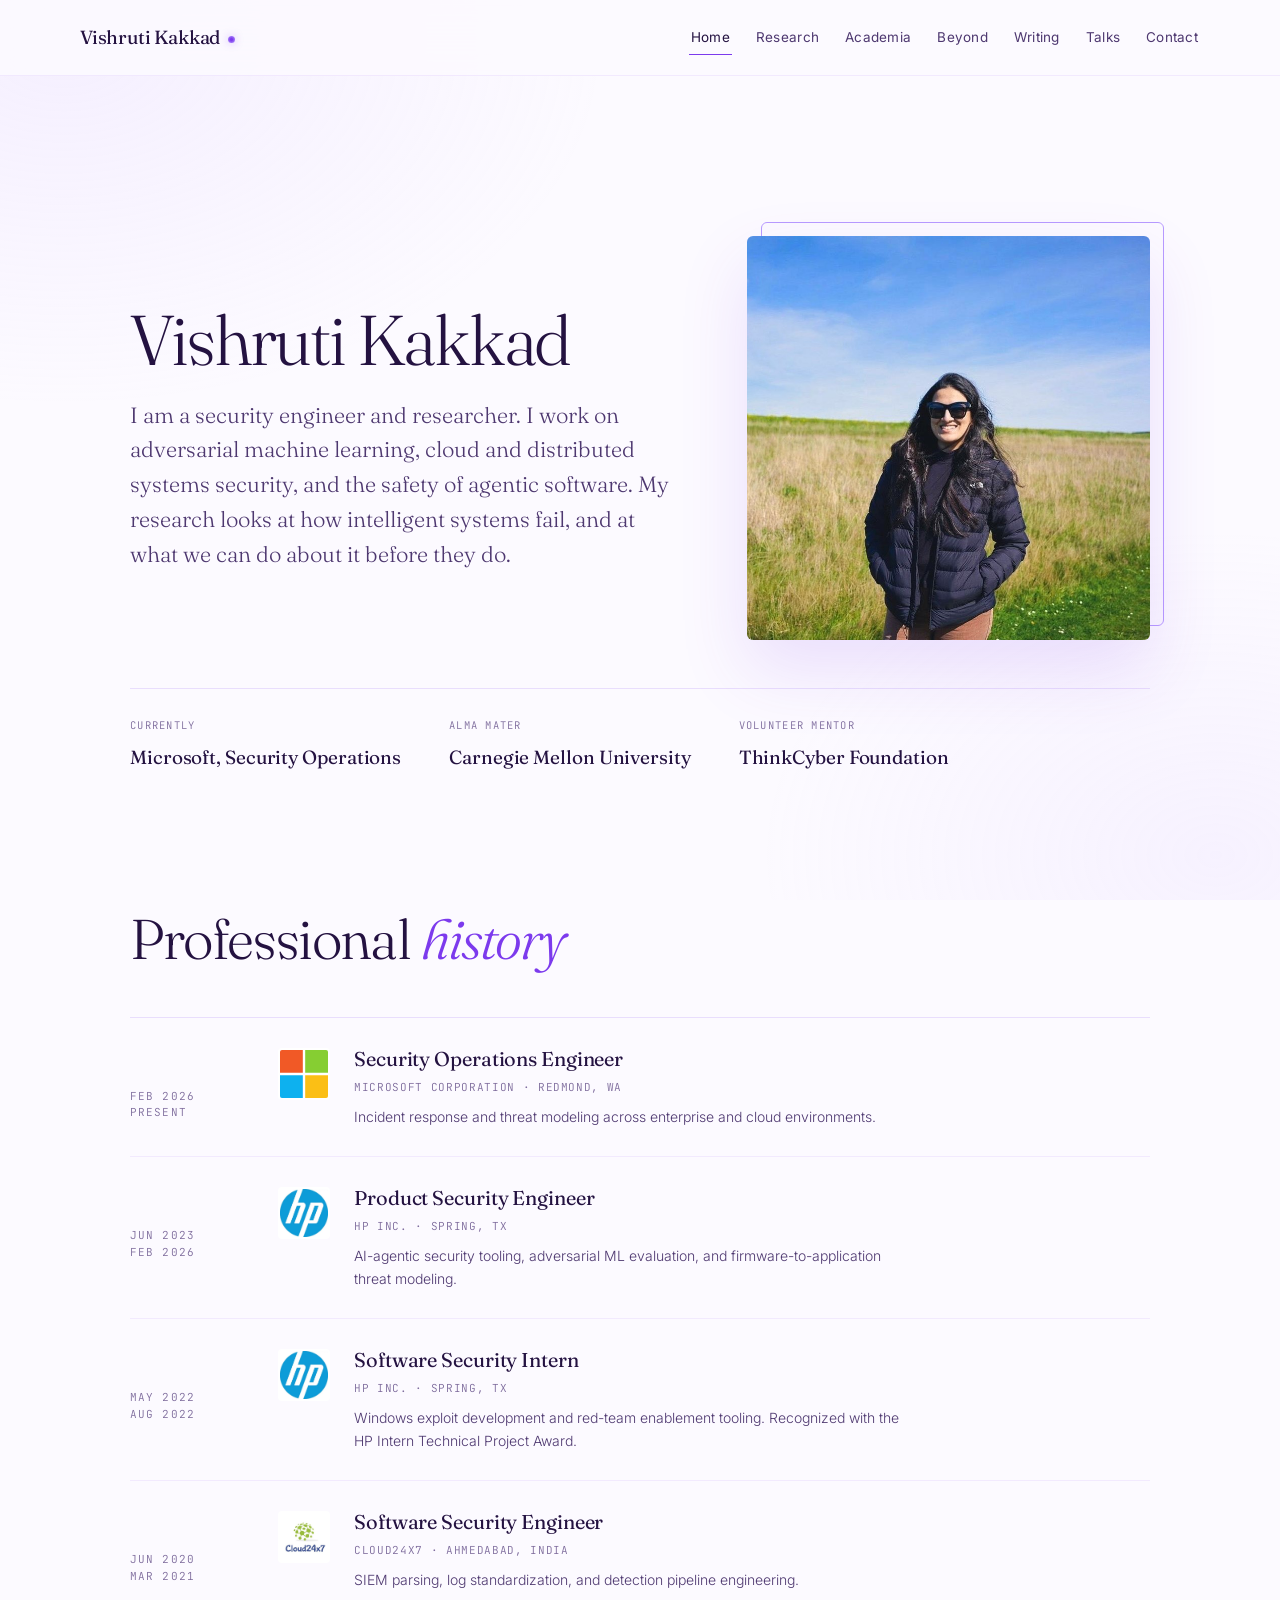
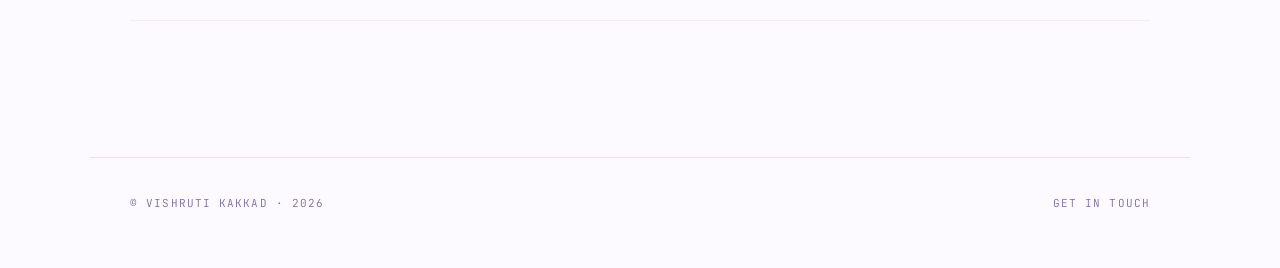
==== commit 3d31cb73: "Update index.html" ====
--- a/index.html
+++ b/index.html
@@ -35,11 +35,11 @@
       <div class="hero-text">
 
         <h1 class="display">
-          Vishruti <em>Kakkad</em>
+          Vishruti Kakkad
         </h1>
 
         <p class="lede">
-          I am a security engineer and researcher. I work on adversarial machine learning, cloud and distributed system security, and the safety of large-scale and agentic software. My research looks at how intelligent systems fail, and at what we can do about it before they do.
+          I am a security engineer and researcher. I work on adversarial machine learning, cloud and distributed systems security, and the safety of agentic software. My research looks at how intelligent systems fail, and at what we can do about it before they do.
         </p>
       </div>
 
